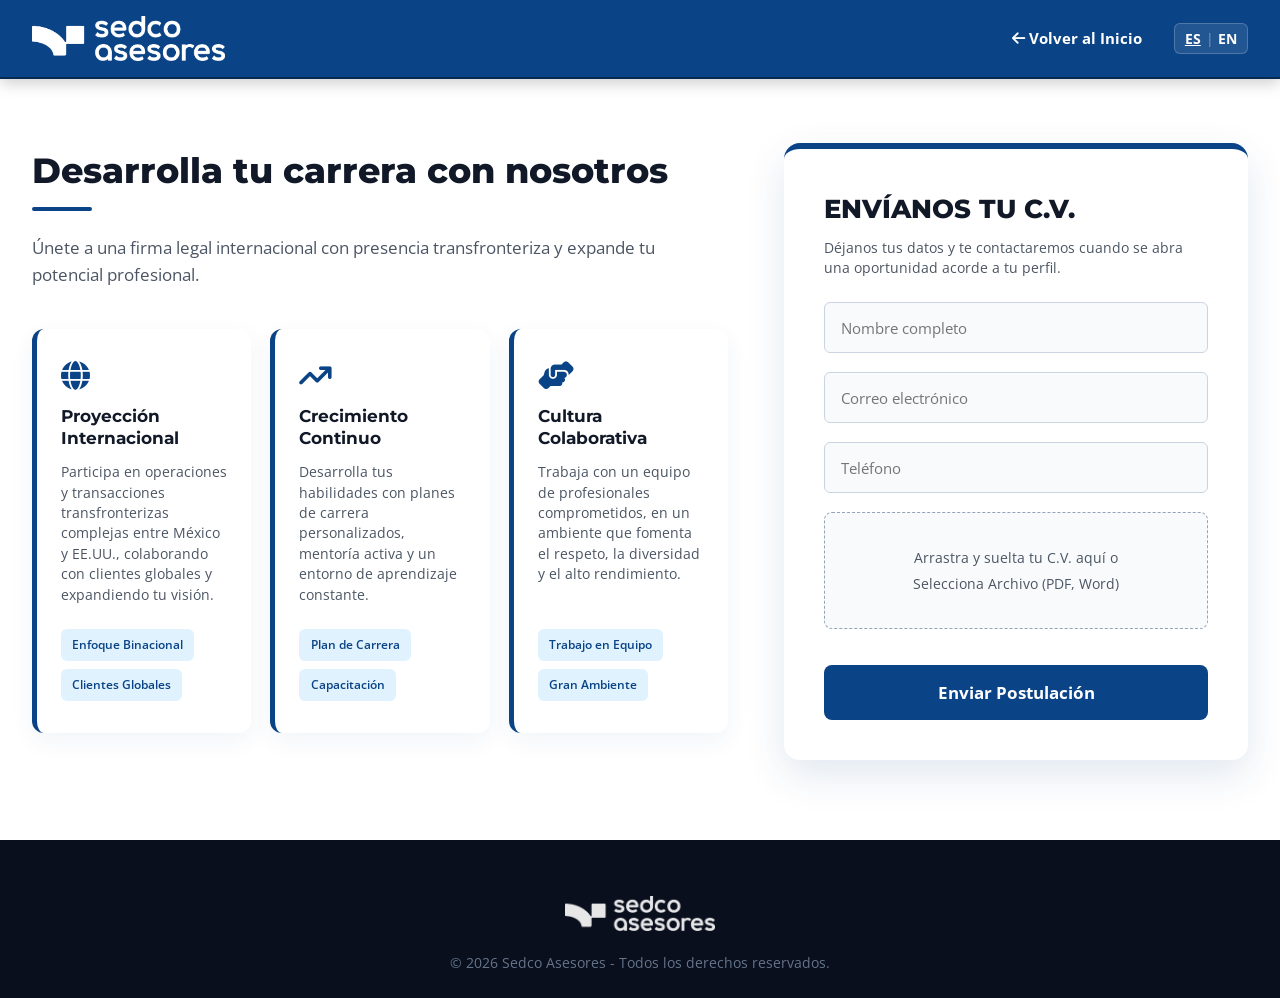
==== bolsa-trabajo.html @ bba81d7a "Codigo Final V7." ====
<!DOCTYPE html>
<html lang="es">
<head>
    <meta charset="UTF-8">
    <meta name="viewport" content="width=device-width, initial-scale=1.0">
    <title>Bolsa de Trabajo | Sedco Asesores</title>
    
    <link rel="icon" type="image/png" href="img/2025_Sedco_Asesores_Isotipo_Azul_Cuadrado.png">
    <link rel="stylesheet" href="https://cdnjs.cloudflare.com/ajax/libs/font-awesome/6.4.0/css/all.min.css">
    <link href="https://fonts.googleapis.com/css2?family=Montserrat:wght@600;700;800&family=Open+Sans:wght@400;600&display=swap" rel="stylesheet">
    
    <link rel="stylesheet" href="styles.css"> 
    <link rel="stylesheet" href="bolsa-trabajo.css"> 
</head>
<body style="background-color: var(--light-bg);"> 

    <!-- Header / Navegación: Versión Oscura -->
    <header class="header-oscuro">
        <nav class="navbar">
            <a href="index.html" class="logo-link">
                <img src="img/2025_Sedco_Asesores_Logo_Blanco.png" alt="Sedco Asesores" class="nav-logo">
            </a>
            <ul class="nav-links" style="display:flex; align-items: center; gap: 2rem;">
                <li><a href="index.html" class="btn-volver">
                    <i class="fa-solid fa-arrow-left"></i> <span data-i18n="nav_back_home">Volver al Inicio</span>
                </a></li>
                <!-- Selector de Idioma -->
                <li>
                    <div class="lang-switch" style="background: rgba(255,255,255,0.1); border-color: rgba(255,255,255,0.2);">
                        <button type="button" id="btn-es" class="lang-btn active" style="color: white;" onclick="changeLanguage('es')">ES</button>
                        <span class="divider" style="color: rgba(255,255,255,0.4);">|</span>
                        <button type="button" id="btn-en" class="lang-btn" style="color: white;" onclick="changeLanguage('en')">EN</button>
                    </div>
                </li>
            </ul>
        </nav>
    </header>

    <!-- Sección Única: Cultura y Formulario -->
    <section class="about" id="postulacion" style="padding: 4rem 0 5rem 0;">
        <div class="careers-layout">
            
            <!-- Columna Izquierda: Beneficios -->
            <div class="benefits-col">
                <h2 class="benefits-title" data-i18n="careers_title">Desarrolla tu carrera con nosotros</h2>
                <div class="title-accent"></div>
                <p class="benefits-subtitle" data-i18n="careers_subtitle">Únete a una firma legal internacional con presencia transfronteriza y expande tu potencial profesional.</p>
                
                <div class="benefits-container">
                    <!-- Tarjeta 1 -->
                    <div class="benefit-card">
                        <i class="fa-solid fa-globe benefit-icon"></i>
                        <h3 data-i18n="ben_card1_title">Proyección Internacional</h3>
                        <p data-i18n="ben_card1_desc">Participa en operaciones y transacciones transfronterizas complejas entre México y EE.UU., colaborando con clientes globales y expandiendo tu visión.</p>
                        <div class="benefit-pills">
                            <span data-i18n="ben_card1_pill1">Enfoque Binacional</span>
                            <span data-i18n="ben_card1_pill2">Clientes Globales</span>
                        </div>
                    </div>
                    
                    <!-- Tarjeta 2 -->
                    <div class="benefit-card">
                        <i class="fa-solid fa-arrow-trend-up benefit-icon"></i>
                        <h3 data-i18n="ben_card2_title">Crecimiento Continuo</h3>
                        <p data-i18n="ben_card2_desc">Desarrolla tus habilidades con planes de carrera personalizados, mentoría activa y un entorno de aprendizaje constante.</p>
                        <div class="benefit-pills">
                            <span data-i18n="ben_card2_pill1">Plan de Carrera</span>
                            <span data-i18n="ben_card2_pill2">Capacitación</span>
                        </div>
                    </div>
                    
                    <!-- Tarjeta 3 -->
                    <div class="benefit-card">
                        <i class="fa-solid fa-handshake-angle benefit-icon"></i>
                        <h3 data-i18n="ben_card3_title">Cultura Colaborativa</h3>
                        <p data-i18n="ben_card3_desc">Trabaja con un equipo de profesionales comprometidos, en un ambiente que fomenta el respeto, la diversidad y el alto rendimiento.</p>
                        <div class="benefit-pills">
                            <span data-i18n="ben_card3_pill1">Trabajo en Equipo</span>
                            <span data-i18n="ben_card3_pill2">Gran Ambiente</span>
                        </div>
                    </div>
                </div>
            </div>

            <!-- Columna Derecha: Formulario de C.V. -->
            <div class="form-col">
                <div class="form-cv-card">
                    <h2 class="form-title" data-i18n="form_cv_title">ENVÍANOS TU C.V.</h2>
                    <p class="form-subtitle" data-i18n="form_cv_subtitle">Déjanos tus datos y te contactaremos cuando se abra una oportunidad acorde a tu perfil.</p>
                    
                    <form class="cv-form" id="cvForm" action="#" method="POST" enctype="multipart/form-data">
                        <div class="form-group">
                            <input type="text" name="Nombre" data-i18n="ph_name" placeholder="Nombre completo" required>
                        </div>
                        <div class="form-group">
                            <input type="email" name="Correo" data-i18n="ph_email" placeholder="Correo electrónico" required>
                        </div>
                        <div class="form-group">
                            <input type="tel" name="Telefono" data-i18n="ph_phone" placeholder="Teléfono" required>
                        </div>
                        
                        <!-- Zona Drag and Drop -->
                        <div class="form-group">
                            <div class="drag-drop-zone" id="drop-zone">
                                <span class="drop-text" id="drop-text" data-i18n="drop_text">Arrastra y suelta tu C.V. aquí o<br>Selecciona Archivo (PDF, Word)</span>
                                <input type="file" id="cvFile" name="cvFile" accept=".pdf,.doc,.docx" required hidden>
                            </div>
                        </div>

                        <button type="submit" class="btn-submit" style="margin-top: 1rem;" data-i18n="btn_submit_cv">Enviar Postulación</button>
                    </form>
                </div>
            </div>

        </div>
    </section>

    <footer class="footer-section" style="padding-top: 2rem;">
        <div class="footer-bottom" style="border-top: none;">
            <img src="img/2025_Sedco_Asesores_Logo_Blanco.png" alt="Sedco Asesores" class="footer-logo">
            <p>&copy; 2026 Sedco Asesores - <span data-i18n="footer_rights">Todos los derechos reservados.</span></p>
        </div>
    </footer>

    <script src="script.js"></script> 
    <script src="drag-drop.js"></script> 
</body>
</html>
---- styles.css ----
/* Variables y Configuración Global */
:root {
    --primary-blue: #0A4386;
    --accent-blue: #0056B3;
    --light-bg: #F5F6F8;
    --card-bg: #FFFFFF;
    --dark: #111827;
    --gray-text: #4B5563;
    --white: #FFFFFF;
}

* {
    margin: 0;
    padding: 0;
    box-sizing: border-box;
    font-family: 'Open Sans', sans-serif;
}

html {
    scroll-behavior: smooth;
}

section {
    scroll-margin-top: 80px;
}

body {
    background-color: var(--white);
    color: var(--dark);
    line-height: 1.6;
}

h1, h2, h3, h4, .font-heading {
    font-family: 'Montserrat', sans-serif;
}

/* Header & Navegación */
header {
    position: sticky;
    top: 0;
    background: rgba(255, 255, 255, 0.98);
    box-shadow: 0 2px 15px rgba(0,0,0,0.06);
    z-index: 1000;
}

.navbar {
    max-width: 1280px;
    margin: 0 auto;
    display: flex;
    justify-content: space-between;
    align-items: center;
    padding: 1rem 2rem;
}

.nav-logo {
    height: 45px;
    width: auto;
    display: block;
}

.footer-logo {
    height: 35px;
    width: auto;
    margin-bottom: 1rem;
    opacity: 0.9;
}

.nav-links {
    display: flex;
    gap: 2rem;
    list-style: none;
    align-items: center;
}

.nav-links a {
    text-decoration: none;
    color: var(--dark);
    font-weight: 600;
    font-size: 0.95rem;
    transition: color 0.3s;
}

.nav-links a:hover {
    color: var(--primary-blue);
}

.lang-switch {
    display: inline-flex;
    align-items: center;
    gap: 0.3rem;
    background: var(--light-bg);
    border: 1px solid #CBD5E1;
    padding: 0.2rem 0.6rem;
    border-radius: 6px;
}

.lang-btn {
    background: transparent;
    border: none;
    font-size: 0.85rem;
    font-weight: 700;
    color: var(--gray-text);
    cursor: pointer;
    transition: color 0.2s ease;
}

.lang-btn.active {
    color: var(--primary-blue);
    text-decoration: underline;
}

.lang-switch .divider {
    color: #94A3B8;
    font-size: 0.85rem;
}

.menu-toggle {
    display: none;
    font-size: 1.5rem;
    cursor: pointer;
    color: var(--dark);
}

/* Hero Section */
.hero-fullscreen {
    background: linear-gradient(135deg, rgba(10, 30, 60, 0.92) 0%, rgba(10, 67, 134, 0.8) 100%), 
                url('https://images.unsplash.com/photo-1486406146926-c627a92ad1ab?auto=format&fit=crop&w=1920&q=80') center/cover no-repeat;
    min-height: 85vh;
    display: flex;
    align-items: center;
    color: var(--white);
    position: relative;
}

.hero-overlay {
    max-width: 1280px;
    margin: 0 auto;
    padding: 4rem 2rem;
    width: 100%;
}

.hero-content {
    max-width: 800px;
}

.location-badges {
    display: flex;
    gap: 0.8rem;
    margin-bottom: 1.5rem;
    flex-wrap: wrap;
}

.location-badges span {
    background: rgba(255, 255, 255, 0.15);
    border: 1px solid rgba(255, 255, 255, 0.3);
    padding: 0.3rem 0.8rem;
    border-radius: 50px;
    font-size: 0.85rem;
    font-weight: 700;
    letter-spacing: 1px;
    backdrop-filter: blur(5px);
}

.hero-content h1 {
    font-size: 3.2rem;
    font-weight: 800;
    line-height: 1.15;
    margin-bottom: 1.2rem;
    color: var(--white);
    text-shadow: 0 4px 20px rgba(0,0,0,0.3);
    min-height: 120px;
}

.hero-content p.subtitle {
    font-size: 1.25rem;
    color: #E0E7FF;
    margin-bottom: 2.5rem;
    line-height: 1.6;
}

.hero-actions {
    display: flex;
    gap: 1rem;
    flex-wrap: wrap;
}

.btn-hero-primary {
    background: var(--white);
    color: var(--primary-blue);
    padding: 0.9rem 2rem;
    border-radius: 8px;
    font-weight: 700;
    text-decoration: none;
    transition: all 0.3s ease;
    box-shadow: 0 4px 15px rgba(0,0,0,0.2);
}

.btn-hero-primary:hover {
    background: #E0E7FF;
    transform: translateY(-2px);
}

.btn-hero-secondary {
    background: transparent;
    border: 2px solid var(--white);
    color: var(--white);
    padding: 0.85rem 2rem;
    border-radius: 8px;
    font-weight: 700;
    text-decoration: none;
    transition: all 0.3s ease;
}

.btn-hero-secondary:hover {
    background: rgba(255, 255, 255, 0.15);
    transform: translateY(-2px);
}

/* Quiénes Somos */
.about {
    padding: 6rem 2rem;
    background-color: var(--white);
}

.about-container {
    max-width: 1280px;
    margin: 0 auto;
    display: grid;
    grid-template-columns: 1.1fr 1fr;
    gap: 4rem;
    align-items: center;
}

.section-tag {
    color: var(--primary-blue);
    font-weight: 800;
    font-size: 0.85rem;
    letter-spacing: 1.5px;
    display: block;
    margin-bottom: 0.5rem;
}

.about-title {
    font-size: 2.6rem;
    color: var(--dark);
    margin-bottom: 1rem;
}

.about-highlight {
    font-size: 1.25rem;
    font-weight: 700;
    color: var(--primary-blue);
    margin-bottom: 1rem;
}

.about-text p {
    color: var(--gray-text);
    line-height: 1.7;
    font-size: 1.05rem;
}

.about-stats-grid {
    display: grid;
    grid-template-columns: repeat(2, 1fr);
    gap: 1.5rem;
}

.stat-card {
    background: var(--light-bg);
    padding: 2rem 1.5rem;
    border-radius: 14px;
    border-left: 4px solid var(--primary-blue);
    box-shadow: 0 4px 15px rgba(0,0,0,0.03);
    transition: transform 0.3s ease;
}

.stat-card:hover {
    transform: translateY(-4px);
}

.stat-icon {
    font-size: 2rem;
    color: var(--primary-blue);
    margin-bottom: 0.8rem;
}

.stat-card h3 {
    font-size: 2.2rem;
    font-weight: 800;
    color: var(--dark);
    margin-bottom: 0.3rem;
}

.stat-card p {
    font-size: 0.9rem;
    font-weight: 600;
    color: var(--gray-text);
}

/* Sección de Servicios */
.services {
    padding: 6rem 0;
    background: radial-gradient(circle at center, #0F4C81 0%, #082952 100%);
    color: var(--white);
    width: 100%;
    overflow: hidden;
}

.services-header {
    text-align: center;
    margin-bottom: 3rem;
    padding: 0 2rem;
}

.services-header h2 {
    font-size: 2.5rem;
    letter-spacing: 2px;
    color: var(--white);
}

.carousel-container-full {
    max-width: 1200px;
    margin: 0 auto;
    position: relative;
    padding: 0 3.5rem;
}

.carousel-track-container {
    overflow: hidden;
    border-radius: 20px;
}

.carousel-track {
    display: flex;
    transition: transform 0.5s ease-in-out;
}

.carousel-slide-card {
    min-width: 100%;
    background: rgba(255, 255, 255, 0.05);
    border: 1px solid rgba(255, 255, 255, 0.15);
    backdrop-filter: blur(12px);
    border-radius: 20px;
    padding: 3rem;
    box-sizing: border-box;
    box-shadow: 0 20px 40px rgba(0,0,0,0.3);
}

.slide-grid {
    display: grid;
    grid-template-columns: 1.2fr 1fr;
    gap: 3rem;
    align-items: center;
}

.card-icon {
    font-size: 2.8rem;
    color: #60A5FA;
    margin-bottom: 1rem;
}

.slide-info h3 {
    font-size: 2.2rem;
    color: var(--white);
    margin-bottom: 1rem;
    font-family: 'Montserrat', sans-serif;
}

.slide-info p {
    font-size: 1.05rem;
    color: #E0E7FF;
    line-height: 1.7;
    margin-bottom: 2rem;
}

.services-pills {
    display: flex;
    flex-wrap: wrap;
    gap: 0.8rem;
}

.pill {
    background: rgba(255, 255, 255, 0.1);
    border: 1px solid rgba(255, 255, 255, 0.2);
    padding: 0.5rem 1rem;
    border-radius: 50px;
    font-size: 0.88rem;
    font-weight: 600;
    color: #93C5FD;
    display: inline-flex;
    align-items: center;
    gap: 0.5rem;
}

.pill i {
    color: #60A5FA;
}

.slide-media {
    overflow: hidden; 
    border-radius: 14px;
    border: 1px solid rgba(255, 255, 255, 0.2);
    box-shadow: 0 10px 25px rgba(0,0,0,0.25);
}

.slide-media img {
    width: 100%;
    height: 320px;
    object-fit: cover;
    transition: transform 0.7s cubic-bezier(0.25, 0.46, 0.45, 0.94);
    display: block;
}

.carousel-slide-card:hover .slide-media img {
    transform: scale(1.08); 
}

.carousel-btn {
    position: absolute;
    top: 50%;
    transform: translateY(-50%);
    background: rgba(255, 255, 255, 0.1);
    color: var(--white);
    border: 1px solid rgba(255, 255, 255, 0.25);
    width: 52px;
    height: 52px;
    border-radius: 50%;
    cursor: pointer;
    z-index: 10;
    display: flex;
    align-items: center;
    justify-content: center;
    font-size: 1.3rem;
    transition: all 0.3s ease;
}

.carousel-btn:hover {
    background: var(--white);
    color: #0F4C81;
    transform: translateY(-50%) scale(1.1);
    box-shadow: 0 0 15px rgba(255,255,255,0.4);
}

.prev-btn { left: -10px; }
.next-btn { right: -10px; }

.carousel-dots-services {
    display: flex;
    justify-content: center;
    gap: 8px;
    margin-top: 2rem;
}

.dot-service {
    width: 10px;
    height: 10px;
    background: rgba(255, 255, 255, 0.3);
    border-radius: 50%;
    cursor: pointer;
    transition: all 0.3s ease;
}

.dot-service.active {
    background: var(--white);
    width: 30px;
    border-radius: 10px;
}

/* =========================================
   OFICINAS / COBERTURA (VERSIÓN COMPACTA)
   ========================================= */
.offices {
    padding: 3rem 2rem;
    background-color: var(--white);
}

.offices-container {
    max-width: 1100px;
    margin: 0 auto;
}

.offices-layout {
    display: grid;
    grid-template-columns: 1fr 1.2fr;
    gap: 2rem;
    align-items: center; 
}

/* Contenedor e Imagen del Mapa */
.offices-map-col {
    display: flex;
    justify-content: center;
    align-items: center;
}

.map-image-container {
    width: 100%;
    background: var(--white);
    border-radius: 16px;
    border: 1px solid #E2E8F0;
    box-shadow: 0 8px 25px rgba(10, 67, 134, 0.06);
    padding: 1rem;
    display: flex;
    justify-content: center;
    align-items: center;
}

.offices-map-img {
    width: 100%;
    height: auto;
    max-height: 320px;
    object-fit: contain;
    display: block;
}

/* Tarjetas en Grid de 2 Columnas */
.offices-cards-col {
    display: grid;
    grid-template-columns: repeat(2, 1fr);
    gap: 0.75rem;
}

.office-card {
    background: var(--light-bg);
    padding: 0.85rem 1rem;
    border-radius: 10px;
    border-left: 4px solid var(--primary-blue);
    box-shadow: 0 2px 10px rgba(0,0,0,0.03);
    transition: transform 0.2s ease, box-shadow 0.2s ease, background-color 0.2s ease;
    cursor: pointer;
}

/* La última tarjeta (Dallas) ocupa 2 columnas para centrarse */
.office-card:last-child {
    grid-column: span 2;
}

.office-card h3 {
    font-size: 1rem;
    color: var(--primary-blue);
    margin-bottom: 0.2rem;
    display: flex;
    align-items: center;
    gap: 0.4rem;
}

.office-card p {
    font-size: 0.8rem;
    color: var(--gray-text);
    line-height: 1.35;
    margin: 0;
}

.office-card:hover {
    transform: translateY(-2px);
    box-shadow: 0 8px 20px rgba(10, 67, 134, 0.08);
    background: #FFFFFF;
}

/* Sección de Contacto */
.contact {
    padding: 5rem 2rem;
    background-color: var(--light-bg);
}

.contact-card-box {
    max-width: 750px;
    margin: 0 auto;
    background: var(--white);
    padding: 2.5rem 3rem;
    border-radius: 16px;
    box-shadow: 0 10px 30px rgba(0,0,0,0.05);
    border-top: 5px solid var(--primary-blue);
}

.toggle-header {
    cursor: pointer;
    display: flex;
    justify-content: space-between;
    align-items: center;
    transition: opacity 0.3s ease;
    user-select: none;
}

.toggle-header:hover {
    opacity: 0.8;
}

.contact-title-group h2 {
    font-size: 2.2rem;
    color: var(--primary-blue);
    margin-bottom: 0.5rem;
}

.contact-title-group p {
    color: var(--gray-text);
}

.toggle-icon-box {
    background: var(--light-bg);
    width: 45px;
    height: 45px;
    border-radius: 50%;
    display: flex;
    align-items: center;
    justify-content: center;
    color: var(--primary-blue);
    font-size: 1.2rem;
    transition: transform 0.4s ease, background 0.3s ease;
}

.toggle-icon-box.rotate {
    transform: rotate(180deg);
    background: var(--primary-blue);
    color: var(--white);
}

.contact-form-wrapper {
    max-height: 0;
    overflow: hidden;
    opacity: 0;
    transition: max-height 0.6s cubic-bezier(0.4, 0, 0.2, 1), opacity 0.5s ease, margin-top 0.4s ease;
}

.contact-form-wrapper.open {
    max-height: 700px;
    opacity: 1;
    margin-top: 2.5rem;
}

.contact-form .form-group {
    margin-bottom: 1.4rem;
}

.contact-form label {
    display: block;
    margin-bottom: 0.4rem;
    font-size: 0.95rem;
    font-weight: 600;
    color: var(--dark);
}

.contact-form input, .contact-form textarea {
    width: 100%;
    padding: 0.9rem 1rem;
    background: #F8FAFC;
    border: 1.5px solid #E2E8F0;
    border-radius: 8px;
    color: var(--dark);
    font-size: 0.95rem;
    outline: none;
    transition: all 0.2s ease;
}

.contact-form input:focus, .contact-form textarea:focus {
    border-color: var(--primary-blue);
    background: var(--white);
    box-shadow: 0 0 0 4px rgba(10, 67, 134, 0.08);
}

.btn-submit {
    width: 100%;
    padding: 1rem;
    background: var(--primary-blue);
    color: var(--white);
    border: none;
    border-radius: 8px;
    font-size: 1.05rem;
    font-weight: 700;
    cursor: pointer;
    transition: background 0.3s;
}

.btn-submit:hover {
    background: var(--accent-blue);
}

/* Footer */
.footer-section {
    background-color: #0A0F1D;
    color: var(--white);
    padding: 3.5rem 2rem 1.5rem 2rem;
}

.footer-container {
    max-width: 1000px;
    margin: 0 auto;
    display: grid;
    grid-template-columns: 1fr 1fr;
    gap: 4rem;
    align-items: start;
    margin-bottom: 2.5rem;
}

.footer-col h4 {
    font-family: 'Montserrat', sans-serif;
    font-size: 1.1rem;
    font-weight: 700;
    color: var(--white);
    margin-bottom: 1.2rem;
    position: relative;
}

.footer-col h4::after {
    content: '';
    position: absolute;
    bottom: -6px;
    left: 0;
    width: 35px;
    height: 3px;
    background: var(--primary-blue);
    border-radius: 2px;
}

.newsletter-col p {
    color: #94A3B8;
    font-size: 0.9rem;
    margin-bottom: 1rem;
}

.newsletter-form {
    display: flex;
    gap: 0.6rem;
}

.newsletter-form input {
    flex: 1;
    padding: 0.8rem 1rem;
    background: #1E293B;
    border: 1px solid #334155;
    border-radius: 6px;
    color: var(--white);
    outline: none;
    font-size: 0.9rem;
}

.newsletter-form button {
    padding: 0.8rem 1.2rem;
    background: var(--primary-blue);
    color: var(--white);
    border: none;
    border-radius: 6px;
    font-weight: 700;
    cursor: pointer;
    transition: background 0.3s;
}

.newsletter-form button:hover {
    background: var(--accent-blue);
}

.social-links-grid {
    display: flex;
    flex-direction: column;
    gap: 0.8rem;
}

.social-btn {
    display: inline-flex;
    align-items: center;
    gap: 0.8rem;
    color: #CBD5E1;
    text-decoration: none;
    font-size: 0.9rem;
    font-weight: 600;
    padding: 0.6rem 0.9rem;
    border-radius: 8px;
    background: rgba(255, 255, 255, 0.05);
    border: 1px solid rgba(255, 255, 255, 0.08);
    transition: all 0.3s ease;
}

.social-btn i {
    font-size: 1.1rem;
}

.social-btn:hover {
    transform: translateY(-2px);
    color: var(--white);
}

.social-btn.instagram:hover {
    background: linear-gradient(45deg, #f09433, #e6683c, #dc2743, #cc2366, #bc1888);
    border-color: transparent;
}

.social-btn.facebook:hover {
    background: #1877F2;
    border-color: transparent;
}

.social-btn.tiktok:hover {
    background: #000000;
    border-color: #25F4EE;
    color: #25F4EE;
}

.social-btn.linkedin:hover {
    background: #0077B5;
    border-color: transparent;
}

.footer-bottom {
    text-align: center;
    border-top: 1px solid #1E293B;
    padding-top: 1.5rem;
    color: #64748B;
    font-size: 0.85rem;
}

.type-cursor {
    font-weight: 400;
    color: var(--white);
    animation: blink 0.8s infinite;
    margin-left: 4px;
}

@keyframes blink {
    0%, 100% { opacity: 1; }
    50% { opacity: 0; }
}

/* =========================================
   ANIMACIONES DE SCROLL Y REVEAL
   ========================================= */
.fade-in-up {
    opacity: 0;
    transform: translateY(40px);
    transition: opacity 0.8s ease-out, transform 0.8s ease-out;
    will-change: opacity, transform;
}

.fade-in-left {
    opacity: 0;
    transform: translateX(-50px);
    transition: opacity 0.8s ease-out, transform 0.8s ease-out;
    will-change: opacity, transform;
}

.fade-in-right {
    opacity: 0;
    transform: translateX(50px);
    transition: opacity 0.8s ease-out, transform 0.8s ease-out;
    will-change: opacity, transform;
}

.fade-in-up.visible, 
.fade-in-left.visible, 
.fade-in-right.visible {
    opacity: 1;
    transform: translate(0, 0);
}

/* RESPONSIVE DESIGN */
@media (max-width: 900px) {
    .nav-logo {
        height: 35px;
    }
    .hero-content h1 {
        font-size: 2.3rem;
        min-height: 100px;
    }
    .about-container {
        grid-template-columns: 1fr;
        gap: 2.5rem;
    }
    .menu-toggle {
        display: block;
    }
    .nav-links {
        display: none;
        flex-direction: column;
        position: absolute;
        top: 100%;
        left: 0;
        right: 0;
        background: white;
        padding: 1.5rem;
        box-shadow: 0 10px 20px rgba(0,0,0,0.1);
    }
    .nav-links.active {
        display: flex;
    }
    .slide-grid {
        grid-template-columns: 1fr;
        gap: 2rem;
    }
    .slide-media img {
        height: 220px;
    }
    .carousel-container-full {
        padding: 0 1rem;
    }
    .carousel-btn {
        display: none;
    }
    
    .offices-layout {
        grid-template-columns: 1fr;
        gap: 2rem;
    }

    .offices-cards-col {
        grid-template-columns: 1fr;
    }

    .office-card:last-child {
        grid-column: span 1;
    }
    
    .footer-container {
        grid-template-columns: 1fr;
        gap: 2.5rem;
    }
    .newsletter-form {
        flex-direction: column;
    }
    
    .fade-in-left, .fade-in-right {
        transform: translateY(30px);
    }
}
---- bolsa-trabajo.css ----
/* ====================================================
   Header Oscuro Específico para Bolsa de Trabajo
==================================================== */
.header-oscuro {
    background-color: var(--primary-blue) !important;
    box-shadow: 0 4px 15px rgba(0, 0, 0, 0.2) !important;
    border-bottom: 2px solid #082952;
}

.header-oscuro .btn-volver {
    color: var(--white) !important;
    font-weight: 700;
    transition: opacity 0.3s ease;
}

.header-oscuro .btn-volver:hover {
    opacity: 0.8;
}

/* ====================================================
   Layout Principal de Bolsa de Trabajo
==================================================== */
body {
    background-color: #F0F4F9 !important; 
}

.careers-layout {
    max-width: 1280px;
    margin: 0 auto;
    display: grid;
    grid-template-columns: 1.5fr 1fr;
    gap: 3.5rem;
    align-items: start;
    padding: 0 2rem;
}

/* ====================================================
   Columna Izquierda: Tarjetas de Beneficios
==================================================== */
.benefits-title {
    font-size: 2.2rem;
    color: var(--dark);
    margin-bottom: 0.5rem;
    font-weight: 800;
    font-family: 'Montserrat', sans-serif;
}

.title-accent {
    width: 60px;
    height: 4px;
    background-color: var(--primary-blue);
    border-radius: 2px;
    margin-bottom: 1.5rem;
}

.benefits-subtitle {
    color: var(--gray-text);
    margin-bottom: 2.5rem;
    font-size: 1.05rem;
    line-height: 1.6;
}

.benefits-container {
    display: flex;
    gap: 1.2rem;
}

.benefit-card {
    background: #FFFFFF;
    border-radius: 12px;
    padding: 2rem 1.5rem;
    border: none;
    border-left: 5px solid var(--primary-blue);
    flex: 1;
    box-shadow: 0 8px 25px rgba(10, 67, 134, 0.06); 
    display: flex;
    flex-direction: column;
    transition: transform 0.3s ease, box-shadow 0.3s ease;
}

.benefit-card:hover {
    transform: translateY(-5px);
    box-shadow: 0 12px 30px rgba(10, 67, 134, 0.12);
}

.benefit-icon {
    font-size: 1.8rem;
    color: var(--primary-blue); 
    margin-bottom: 1rem;
}

.benefit-card h3 {
    font-size: 1.05rem;
    color: var(--dark);
    margin-bottom: 0.8rem;
    font-weight: 700;
    font-family: 'Montserrat', sans-serif;
    line-height: 1.3;
}

.benefit-card p {
    font-size: 0.85rem;
    color: var(--gray-text);
    line-height: 1.5;
    margin-bottom: 1.5rem;
    flex-grow: 1;
}

.benefit-pills {
    display: flex;
    gap: 0.5rem;
    flex-wrap: wrap;
}

.benefit-pills span {
    background: #E0F2FE; 
    color: var(--primary-blue);
    font-size: 0.75rem;
    font-weight: 600;
    padding: 0.4rem 0.7rem;
    border-radius: 6px;
}

/* ====================================================
   Columna Derecha: Formulario de CV
==================================================== */
.form-cv-card {
    background: #FFFFFF;
    padding: 2.5rem;
    border-radius: 16px;
    box-shadow: 0 15px 40px rgba(10, 67, 134, 0.12);
    border-top: 6px solid var(--primary-blue); 
}

.form-title {
    font-size: 1.6rem;
    color: var(--dark);
    font-weight: 800;
    margin-bottom: 0.5rem;
    font-family: 'Montserrat', sans-serif;
}

.form-subtitle {
    font-size: 0.9rem;
    color: var(--gray-text);
    margin-bottom: 1.5rem;
    line-height: 1.4;
}

.cv-form .form-group {
    margin-bottom: 1.2rem;
}

.cv-form input[type="text"],
.cv-form input[type="email"],
.cv-form input[type="tel"] {
    width: 100%;
    background: #F8FAFC; 
    border: 1px solid #CBD5E1;
    padding: 0.9rem 1rem;
    border-radius: 6px;
    font-size: 0.95rem;
    color: var(--dark);
    outline: none;
    transition: all 0.3s ease;
}

.cv-form input[type="text"]:focus,
.cv-form input[type="email"]:focus,
.cv-form input[type="tel"]:focus {
    border-color: var(--primary-blue);
    background: #FFFFFF;
    box-shadow: 0 0 0 3px rgba(10, 67, 134, 0.1);
}

.drag-drop-zone {
    border: 1.5px dashed #94A3B8;
    border-radius: 8px;
    padding: 2rem 1rem;
    text-align: center;
    background: #F8FAFC;
    cursor: pointer;
    transition: all 0.3s ease;
}

.drag-drop-zone:hover, .drag-drop-zone.dragover {
    border-color: var(--primary-blue);
    background-color: #EFF6FF;
}

.drop-text {
    font-size: 0.9rem;
    color: var(--gray-text);
    line-height: 1.5;
}

@media (max-width: 1024px) {
    .careers-layout {
        grid-template-columns: 1fr;
        gap: 3rem;
    }
    .benefits-container {
        flex-direction: column;
    }
}
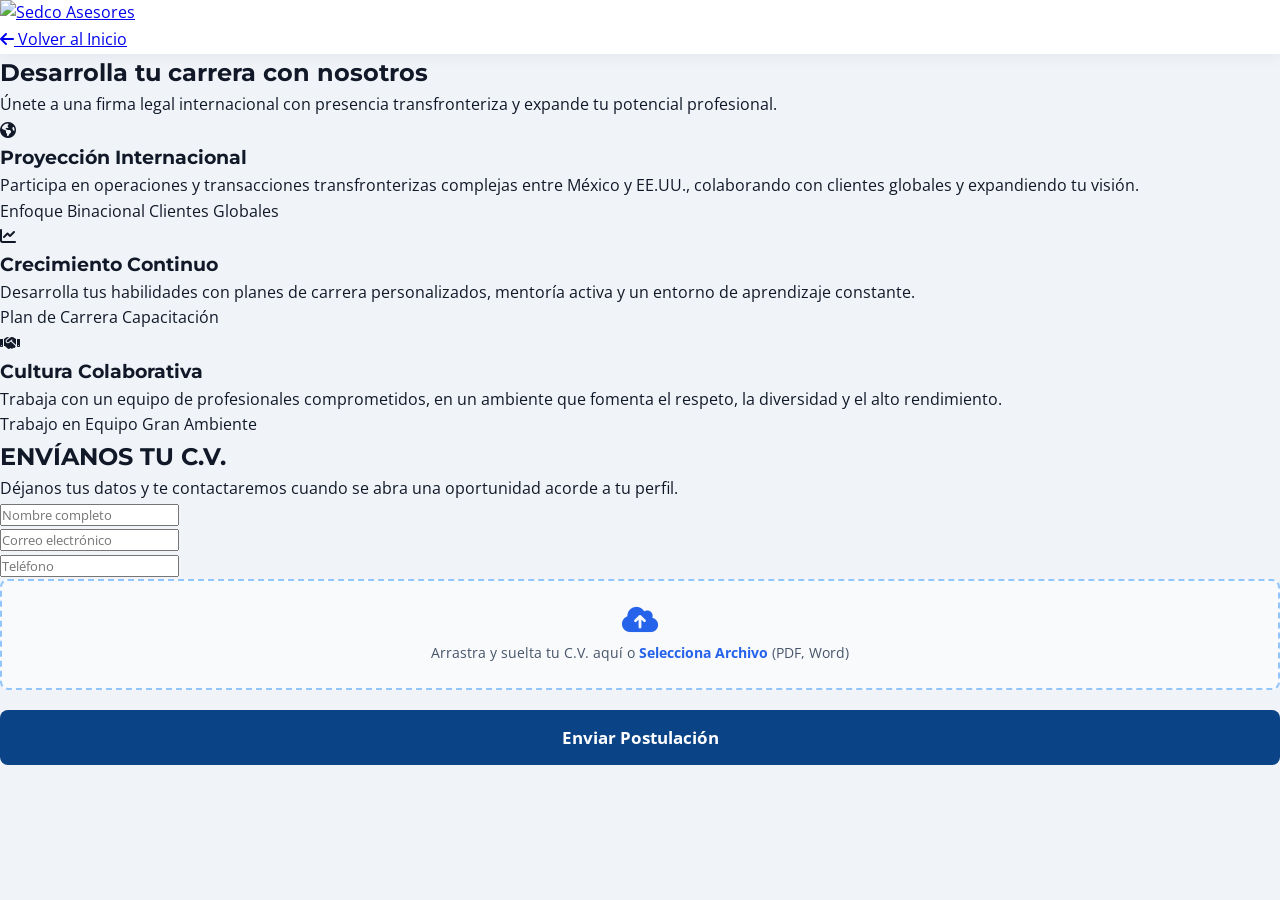
==== commit 95f270a2: "Reparar dropzone de CV, traduccion ES-EN y conectar con Render" ====
--- a/bolsa-trabajo.html
+++ b/bolsa-trabajo.html
@@ -8,121 +8,394 @@
     <link rel="icon" type="image/png" href="img/2025_Sedco_Asesores_Isotipo_Azul_Cuadrado.png">
     <link rel="stylesheet" href="https://cdnjs.cloudflare.com/ajax/libs/font-awesome/6.4.0/css/all.min.css">
     <link href="https://fonts.googleapis.com/css2?family=Montserrat:wght@600;700;800&family=Open+Sans:wght@400;600&display=swap" rel="stylesheet">
-    
-    <link rel="stylesheet" href="styles.css"> 
-    <link rel="stylesheet" href="bolsa-trabajo.css"> 
+    <link rel="stylesheet" href="css/styles.css">
+    <link rel="stylesheet" href="css/bolsa-trabajo.css">
+
+    <style>
+        /* Estilos complementarios para funcionalidad de dropzone y alertas */
+        .drop-zone {
+            border: 2px dashed #93c5fd;
+            border-radius: 8px;
+            padding: 1.5rem 1rem;
+            text-align: center;
+            cursor: pointer;
+            background-color: #f8fafc;
+            transition: all 0.2s ease-in-out;
+            margin-bottom: 1.25rem;
+            position: relative;
+        }
+        .drop-zone:hover, .drop-zone.drag-active {
+            border-color: #2563eb;
+            background-color: #eff6ff;
+        }
+        .drop-zone-text {
+            color: #475569;
+            font-size: 0.9rem;
+            pointer-events: none;
+        }
+        .file-loaded-info {
+            display: none;
+            color: #166534;
+            font-weight: 600;
+            font-size: 0.85rem;
+            align-items: center;
+            justify-content: center;
+            gap: 8px;
+            margin-top: 0.5rem;
+        }
+        .status-msg {
+            display: none;
+            padding: 0.75rem;
+            border-radius: 6px;
+            font-size: 0.85rem;
+            margin-bottom: 1rem;
+            text-align: center;
+        }
+        .status-msg.success { background-color: #dcfce7; color: #166534; border: 1px solid #bbf7d0; }
+        .status-msg.error { background-color: #fee2e2; color: #991b1b; border: 1px solid #fecaca; }
+        
+        .btn-lang {
+            background: transparent;
+            border: 1px solid rgba(255, 255, 255, 0.4);
+            color: #ffffff;
+            padding: 4px 10px;
+            border-radius: 4px;
+            font-size: 0.8rem;
+            font-weight: 700;
+            cursor: pointer;
+            transition: all 0.2s ease;
+        }
+        .btn-lang:hover {
+            background-color: rgba(255, 255, 255, 0.15);
+            border-color: #ffffff;
+        }
+    </style>
 </head>
-<body style="background-color: var(--light-bg);"> 
-
-    <!-- Header / Navegación: Versión Oscura -->
-    <header class="header-oscuro">
-        <nav class="navbar">
-            <a href="index.html" class="logo-link">
-                <img src="img/2025_Sedco_Asesores_Logo_Blanco.png" alt="Sedco Asesores" class="nav-logo">
+<body>
+
+    <!-- NAVBAR -->
+    <header class="navbar-bolsa">
+        <a href="index.html" class="logo-link">
+            <img src="img/2025_Sedco_Asesores_Logo_Azul_Horizontal.png" alt="Sedco Asesores" class="logo-img" style="height: 38px;">
+        </a>
+        <div style="display: flex; align-items: center; gap: 15px;">
+            <a href="index.html" class="link-volver" id="txtVolver">
+                <i class="fa-solid fa-arrow-left"></i> Volver al Inicio
             </a>
-            <ul class="nav-links" style="display:flex; align-items: center; gap: 2rem;">
-                <li><a href="index.html" class="btn-volver">
-                    <i class="fa-solid fa-arrow-left"></i> <span data-i18n="nav_back_home">Volver al Inicio</span>
-                </a></li>
-                <!-- Selector de Idioma -->
-                <li>
-                    <div class="lang-switch" style="background: rgba(255,255,255,0.1); border-color: rgba(255,255,255,0.2);">
-                        <button type="button" id="btn-es" class="lang-btn active" style="color: white;" onclick="changeLanguage('es')">ES</button>
-                        <span class="divider" style="color: rgba(255,255,255,0.4);">|</span>
-                        <button type="button" id="btn-en" class="lang-btn" style="color: white;" onclick="changeLanguage('en')">EN</button>
-                    </div>
-                </li>
-            </ul>
-        </nav>
+            <button class="btn-lang" id="btnToggleIdioma">ES | EN</button>
+        </div>
     </header>
 
-    <!-- Sección Única: Cultura y Formulario -->
-    <section class="about" id="postulacion" style="padding: 4rem 0 5rem 0;">
-        <div class="careers-layout">
-            
-            <!-- Columna Izquierda: Beneficios -->
-            <div class="benefits-col">
-                <h2 class="benefits-title" data-i18n="careers_title">Desarrolla tu carrera con nosotros</h2>
-                <div class="title-accent"></div>
-                <p class="benefits-subtitle" data-i18n="careers_subtitle">Únete a una firma legal internacional con presencia transfronteriza y expande tu potencial profesional.</p>
-                
-                <div class="benefits-container">
-                    <!-- Tarjeta 1 -->
-                    <div class="benefit-card">
-                        <i class="fa-solid fa-globe benefit-icon"></i>
-                        <h3 data-i18n="ben_card1_title">Proyección Internacional</h3>
-                        <p data-i18n="ben_card1_desc">Participa en operaciones y transacciones transfronterizas complejas entre México y EE.UU., colaborando con clientes globales y expandiendo tu visión.</p>
-                        <div class="benefit-pills">
-                            <span data-i18n="ben_card1_pill1">Enfoque Binacional</span>
-                            <span data-i18n="ben_card1_pill2">Clientes Globales</span>
-                        </div>
-                    </div>
-                    
-                    <!-- Tarjeta 2 -->
-                    <div class="benefit-card">
-                        <i class="fa-solid fa-arrow-trend-up benefit-icon"></i>
-                        <h3 data-i18n="ben_card2_title">Crecimiento Continuo</h3>
-                        <p data-i18n="ben_card2_desc">Desarrolla tus habilidades con planes de carrera personalizados, mentoría activa y un entorno de aprendizaje constante.</p>
-                        <div class="benefit-pills">
-                            <span data-i18n="ben_card2_pill1">Plan de Carrera</span>
-                            <span data-i18n="ben_card2_pill2">Capacitación</span>
-                        </div>
-                    </div>
-                    
-                    <!-- Tarjeta 3 -->
-                    <div class="benefit-card">
-                        <i class="fa-solid fa-handshake-angle benefit-icon"></i>
-                        <h3 data-i18n="ben_card3_title">Cultura Colaborativa</h3>
-                        <p data-i18n="ben_card3_desc">Trabaja con un equipo de profesionales comprometidos, en un ambiente que fomenta el respeto, la diversidad y el alto rendimiento.</p>
-                        <div class="benefit-pills">
-                            <span data-i18n="ben_card3_pill1">Trabajo en Equipo</span>
-                            <span data-i18n="ben_card3_pill2">Gran Ambiente</span>
-                        </div>
+    <main class="bolsa-container">
+        <!-- SECCIÓN IZQUIERDA: INFORMACIÓN Y PILARES -->
+        <section class="info-section">
+            <h1 id="txtTituloPrincipal">Desarrolla tu carrera con nosotros</h1>
+            <p class="subtitulo" id="txtSubtituloPrincipal">
+                Únete a una firma legal internacional con presencia transfronteriza y expande tu potencial profesional.
+            </p>
+
+            <div class="cards-grid">
+                <!-- Tarjeta 1 -->
+                <div class="card-pilar">
+                    <div class="icon-wrap"><i class="fa-solid fa-earth-americas"></i></div>
+                    <h3 id="txtCard1Titulo">Proyección Internacional</h3>
+                    <p id="txtCard1Desc">
+                        Participa en operaciones y transacciones transfronterizas complejas entre México y EE.UU., colaborando con clientes globales y expandiendo tu visión.
+                    </p>
+                    <div class="badges">
+                        <span id="badge1_1">Enfoque Binacional</span>
+                        <span id="badge1_2">Clientes Globales</span>
+                    </div>
+                </div>
+
+                <!-- Tarjeta 2 -->
+                <div class="card-pilar">
+                    <div class="icon-wrap"><i class="fa-solid fa-chart-line"></i></div>
+                    <h3 id="txtCard2Titulo">Crecimiento Continuo</h3>
+                    <p id="txtCard2Desc">
+                        Desarrolla tus habilidades con planes de carrera personalizados, mentoría activa y un entorno de aprendizaje constante.
+                    </p>
+                    <div class="badges">
+                        <span id="badge2_1">Plan de Carrera</span>
+                        <span id="badge2_2">Capacitación</span>
+                    </div>
+                </div>
+
+                <!-- Tarjeta 3 -->
+                <div class="card-pilar">
+                    <div class="icon-wrap"><i class="fa-solid fa-handshake"></i></div>
+                    <h3 id="txtCard3Titulo">Cultura Colaborativa</h3>
+                    <p id="txtCard3Desc">
+                        Trabaja con un equipo de profesionales comprometidos, en un ambiente que fomenta el respeto, la diversidad y el alto rendimiento.
+                    </p>
+                    <div class="badges">
+                        <span id="badge3_1">Trabajo en Equipo</span>
+                        <span id="badge3_2">Gran Ambiente</span>
                     </div>
                 </div>
             </div>
-
-            <!-- Columna Derecha: Formulario de C.V. -->
-            <div class="form-col">
-                <div class="form-cv-card">
-                    <h2 class="form-title" data-i18n="form_cv_title">ENVÍANOS TU C.V.</h2>
-                    <p class="form-subtitle" data-i18n="form_cv_subtitle">Déjanos tus datos y te contactaremos cuando se abra una oportunidad acorde a tu perfil.</p>
-                    
-                    <form class="cv-form" id="cvForm" action="#" method="POST" enctype="multipart/form-data">
-                        <div class="form-group">
-                            <input type="text" name="Nombre" data-i18n="ph_name" placeholder="Nombre completo" required>
+        </section>
+
+        <!-- SECCIÓN DERECHA: FORMULARIO -->
+        <section class="form-section">
+            <div class="form-card">
+                <h2 id="txtFormTitulo">ENVÍANOS TU C.V.</h2>
+                <p class="form-desc" id="txtFormDesc">
+                    Déjanos tus datos y te contactaremos cuando se abra una oportunidad acorde a tu perfil.
+                </p>
+
+                <div id="alertaForm" class="status-msg"></div>
+
+                <form id="formPostulacion">
+                    <div class="form-group">
+                        <input type="text" id="inputNombre" placeholder="Nombre completo" required>
+                    </div>
+
+                    <div class="form-group">
+                        <input type="email" id="inputCorreo" placeholder="Correo electrónico" required>
+                    </div>
+
+                    <div class="form-group">
+                        <input type="tel" id="inputTelefono" placeholder="Teléfono" required>
+                    </div>
+
+                    <!-- DROPZONE PARA C.V. -->
+                    <div class="drop-zone" id="dropZoneCandidato">
+                        <input type="file" id="cvFileInput" name="cvFile" accept=".pdf,.doc,.docx" style="display: none;" required>
+                        <i class="fa-solid fa-cloud-arrow-up" style="font-size: 1.8rem; color: #2563eb; margin-bottom: 0.5rem;"></i>
+                        <p class="drop-zone-text" id="txtDropZone">
+                            Arrastra y suelta tu C.V. aquí o <strong style="color: #2563eb;">Selecciona Archivo</strong> (PDF, Word)
+                        </p>
+                        <div class="file-loaded-info" id="fileLoadedInfo">
+                            <i class="fa-solid fa-circle-check"></i>
+                            <span id="nombreArchivoCargado"></span>
                         </div>
-                        <div class="form-group">
-                            <input type="email" name="Correo" data-i18n="ph_email" placeholder="Correo electrónico" required>
-                        </div>
-                        <div class="form-group">
-                            <input type="tel" name="Telefono" data-i18n="ph_phone" placeholder="Teléfono" required>
-                        </div>
-                        
-                        <!-- Zona Drag and Drop -->
-                        <div class="form-group">
-                            <div class="drag-drop-zone" id="drop-zone">
-                                <span class="drop-text" id="drop-text" data-i18n="drop_text">Arrastra y suelta tu C.V. aquí o<br>Selecciona Archivo (PDF, Word)</span>
-                                <input type="file" id="cvFile" name="cvFile" accept=".pdf,.doc,.docx" required hidden>
-                            </div>
-                        </div>
-
-                        <button type="submit" class="btn-submit" style="margin-top: 1rem;" data-i18n="btn_submit_cv">Enviar Postulación</button>
-                    </form>
-                </div>
+                    </div>
+
+                    <button type="submit" class="btn-submit" id="btnEnviarPostulacion">
+                        <span id="txtBtnEnviar">Enviar Postulación</span>
+                    </button>
+                </form>
             </div>
-
-        </div>
-    </section>
-
-    <footer class="footer-section" style="padding-top: 2rem;">
-        <div class="footer-bottom" style="border-top: none;">
-            <img src="img/2025_Sedco_Asesores_Logo_Blanco.png" alt="Sedco Asesores" class="footer-logo">
-            <p>&copy; 2026 Sedco Asesores - <span data-i18n="footer_rights">Todos los derechos reservados.</span></p>
-        </div>
-    </footer>
-
-    <script src="script.js"></script> 
-    <script src="drag-drop.js"></script> 
+        </section>
+    </main>
+
+    <script>
+        // --- 1. CONFIGURACIÓN DEL BACKEND ---
+        const API_URL = (window.location.hostname === 'localhost' || window.location.hostname === '127.0.0.1')
+            ? 'http://localhost:3000/api'
+            : 'https://sedco-backend.onrender.com/api';
+
+        // --- 2. SISTEMA DE TRADUCCIÓN BILINGÜE ---
+        const traducciones = {
+            es: {
+                volver: '<i class="fa-solid fa-arrow-left"></i> Volver al Inicio',
+                titulo: 'Desarrolla tu carrera con nosotros',
+                subtitulo: 'Únete a una firma legal internacional con presencia transfronteriza y expande tu potencial profesional.',
+                c1Tit: 'Proyección Internacional',
+                c1Desc: 'Participa en operaciones y transacciones transfronterizas complejas entre México y EE.UU., colaborando con clientes globales y expandiendo tu visión.',
+                b1_1: 'Enfoque Binacional',
+                b1_2: 'Clientes Globales',
+                c2Tit: 'Crecimiento Continuo',
+                c2Desc: 'Desarrolla tus habilidades con planes de carrera personalizados, mentoría activa y un entorno de aprendizaje constante.',
+                b2_1: 'Plan de Carrera',
+                b2_2: 'Capacitación',
+                c3Tit: 'Cultura Colaborativa',
+                c3Desc: 'Trabaja con un equipo de profesionales comprometidos, en un ambiente que fomenta el respeto, la diversidad y el alto rendimiento.',
+                b3_1: 'Trabajo en Equipo',
+                b3_2: 'Gran Ambiente',
+                formTit: 'ENVÍANOS TU C.V.',
+                formDesc: 'Déjanos tus datos y te contactaremos cuando se abra una oportunidad acorde a tu perfil.',
+                phNombre: 'Nombre completo',
+                phCorreo: 'Correo electrónico',
+                phTel: 'Teléfono',
+                dropTxt: 'Arrastra y suelta tu C.V. aquí o <strong style="color: #2563eb;">Selecciona Archivo</strong> (PDF, Word)',
+                btnEnviar: 'Enviar Postulación',
+                enviando: 'Enviando postulación...'
+            },
+            en: {
+                volver: '<i class="fa-solid fa-arrow-left"></i> Back to Home',
+                titulo: 'Build your career with us',
+                subtitulo: 'Join an international law firm with cross-border presence and expand your professional potential.',
+                c1Tit: 'International Reach',
+                c1Desc: 'Participate in complex cross-border transactions between Mexico and the U.S., collaborating with global clients.',
+                b1_1: 'Binational Focus',
+                b1_2: 'Global Clients',
+                c2Tit: 'Continuous Growth',
+                c2Desc: 'Develop your skills with personalized career paths, active mentorship, and a continuous learning environment.',
+                b2_1: 'Career Path',
+                b2_2: 'Training',
+                c3Tit: 'Collaborative Culture',
+                c3Desc: 'Work with a dedicated team in an environment fostering mutual respect, diversity, and high performance.',
+                b3_1: 'Teamwork',
+                b3_2: 'Great Culture',
+                formTit: 'SEND US YOUR RESUME',
+                formDesc: 'Leave us your information and we will contact you when an opportunity matches your profile.',
+                phNombre: 'Full Name',
+                phCorreo: 'Email Address',
+                phTel: 'Phone Number',
+                dropTxt: 'Drag and drop your CV here or <strong style="color: #2563eb;">Browse File</strong> (PDF, Word)',
+                btnEnviar: 'Submit Application',
+                enviando: 'Submitting application...'
+            }
+        };
+
+        let idiomaActual = localStorage.getItem('sedco_lang') || 'es';
+
+        function aplicarIdioma(lang) {
+            idiomaActual = lang;
+            localStorage.setItem('sedco_lang', lang);
+            const t = traducciones[lang];
+
+            document.getElementById('txtVolver').innerHTML = t.volver;
+            document.getElementById('txtTituloPrincipal').innerText = t.titulo;
+            document.getElementById('txtSubtituloPrincipal').innerText = t.subtitulo;
+
+            document.getElementById('txtCard1Titulo').innerText = t.c1Tit;
+            document.getElementById('txtCard1Desc').innerText = t.c1Desc;
+            document.getElementById('badge1_1').innerText = t.b1_1;
+            document.getElementById('badge1_2').innerText = t.b1_2;
+
+            document.getElementById('txtCard2Titulo').innerText = t.c2Tit;
+            document.getElementById('txtCard2Desc').innerText = t.c2Desc;
+            document.getElementById('badge2_1').innerText = t.b2_1;
+            document.getElementById('badge2_2').innerText = t.b2_2;
+
+            document.getElementById('txtCard3Titulo').innerText = t.c3Tit;
+            document.getElementById('txtCard3Desc').innerText = t.c3Desc;
+            document.getElementById('badge3_1').innerText = t.b3_1;
+            document.getElementById('badge3_2').innerText = t.b3_2;
+
+            document.getElementById('txtFormTitulo').innerText = t.formTit;
+            document.getElementById('txtFormDesc').innerText = t.formDesc;
+
+            document.getElementById('inputNombre').placeholder = t.phNombre;
+            document.getElementById('inputCorreo').placeholder = t.phCorreo;
+            document.getElementById('inputTelefono').placeholder = t.phTel;
+
+            const fileInput = document.getElementById('cvFileInput');
+            if (!fileInput.files || fileInput.files.length === 0) {
+                document.getElementById('txtDropZone').innerHTML = t.dropTxt;
+            }
+            document.getElementById('txtBtnEnviar').innerText = t.btnEnviar;
+        }
+
+        document.getElementById('btnToggleIdioma').addEventListener('click', () => {
+            aplicarIdioma(idiomaActual === 'es' ? 'en' : 'es');
+        });
+
+        // Aplicar idioma guardado al cargar
+        aplicarIdioma(idiomaActual);
+
+        // --- 3. FUNCIONALIDAD DEL DROPZONE Y CARGA DE ARCHIVOS ---
+        const dropZone = document.getElementById('dropZoneCandidato');
+        const fileInput = document.getElementById('cvFileInput');
+        const fileLoadedInfo = document.getElementById('fileLoadedInfo');
+        const nombreArchivoCargado = document.getElementById('nombreArchivoCargado');
+
+        // Clic en la caja abre el selector nativo
+        dropZone.addEventListener('click', () => fileInput.click());
+
+        // Eventos de arrastre
+        ['dragenter', 'dragover'].forEach(eventName => {
+            dropZone.addEventListener(eventName, (e) => {
+                e.preventDefault();
+                e.stopPropagation();
+                dropZone.classList.add('drag-active');
+            }, false);
+        });
+
+        ['dragleave', 'drop'].forEach(eventName => {
+            dropZone.addEventListener(eventName, (e) => {
+                e.preventDefault();
+                e.stopPropagation();
+                dropZone.classList.remove('drag-active');
+            }, false);
+        });
+
+        // Al soltar el archivo
+        dropZone.addEventListener('drop', (e) => {
+            const dt = e.dataTransfer;
+            const files = dt.files;
+            if (files.length > 0) {
+                fileInput.files = files;
+                mostrarArchivoSeleccionado(files[0].name);
+            }
+        });
+
+        // Al seleccionar mediante la ventana emergente
+        fileInput.addEventListener('change', () => {
+            if (fileInput.files.length > 0) {
+                mostrarArchivoSeleccionado(fileInput.files[0].name);
+            }
+        });
+
+        function mostrarArchivoSeleccionado(nombre) {
+            nombreArchivoCargado.innerText = nombre;
+            fileLoadedInfo.style.display = 'flex';
+            dropZone.style.borderColor = '#16a34a';
+            dropZone.style.backgroundColor = '#f0fdf4';
+        }
+
+        // --- 4. ENVÍO DEL FORMULARIO HACIA EL BACKEND ---
+        const form = document.getElementById('formPostulacion');
+        const btnEnviar = document.getElementById('btnEnviarPostulacion');
+        const alertaForm = document.getElementById('alertaForm');
+
+        form.addEventListener('submit', async (e) => {
+            e.preventDefault();
+            alertaForm.style.display = 'none';
+
+            if (!fileInput.files || fileInput.files.length === 0) {
+                alertaForm.className = 'status-msg error';
+                alertaForm.innerText = idiomaActual === 'es' ? 'Por favor adjunta tu currículum.' : 'Please attach your resume.';
+                alertaForm.style.display = 'block';
+                return;
+            }
+
+            const formData = new FormData();
+            formData.append('Nombre', document.getElementById('inputNombre').value.trim());
+            formData.append('Correo', document.getElementById('inputCorreo').value.trim());
+            formData.append('Telefono', document.getElementById('inputTelefono').value.trim());
+            formData.append('cvFile', fileInput.files[0]);
+
+            btnEnviar.disabled = true;
+            btnEnviar.innerHTML = `<i class="fa-solid fa-spinner fa-spin"></i> ${traducciones[idiomaActual].enviando}`;
+
+            try {
+                const res = await fetch(`${API_URL}/bolsa-trabajo`, {
+                    method: 'POST',
+                    body: formData
+                });
+
+                const data = await res.json();
+
+                if (res.ok && data.status === 'success') {
+                    alertaForm.className = 'status-msg success';
+                    alertaForm.innerText = idiomaActual === 'es' 
+                        ? '¡Tu postulación ha sido enviada con éxito! Nos pondremos en contacto.' 
+                        : 'Your application was submitted successfully! We will be in touch.';
+                    alertaForm.style.display = 'block';
+                    form.reset();
+                    fileLoadedInfo.style.display = 'none';
+                    dropZone.style.borderColor = '#93c5fd';
+                    dropZone.style.backgroundColor = '#f8fafc';
+                } else {
+                    alertaForm.className = 'status-msg error';
+                    alertaForm.innerText = data.message || (idiomaActual === 'es' ? 'Error al enviar la postulación.' : 'Error submitting application.');
+                    alertaForm.style.display = 'block';
+                }
+            } catch (err) {
+                alertaForm.className = 'status-msg error';
+                alertaForm.innerText = idiomaActual === 'es' 
+                    ? 'No fue posible conectar con el servidor. Inténtalo más tarde.' 
+                    : 'Could not connect to the server. Please try again later.';
+                alertaForm.style.display = 'block';
+            } finally {
+                btnEnviar.disabled = false;
+                btnEnviar.innerHTML = `<span id="txtBtnEnviar">${traducciones[idiomaActual].btnEnviar}</span>`;
+            }
+        });
+    </script>
 </body>
 </html>
--- a/css/styles.css
+++ b/css/styles.css
@@ -0,0 +1,922 @@
+/* Variables y Configuración Global */
+:root {
+    --primary-blue: #0A4386;
+    --accent-blue: #0056B3;
+    --light-bg: #F5F6F8;
+    --card-bg: #FFFFFF;
+    --dark: #111827;
+    --gray-text: #4B5563;
+    --white: #FFFFFF;
+}
+
+* {
+    margin: 0;
+    padding: 0;
+    box-sizing: border-box;
+    font-family: 'Open Sans', sans-serif;
+}
+
+html {
+    scroll-behavior: smooth;
+}
+
+section {
+    scroll-margin-top: 80px;
+}
+
+body {
+    background-color: var(--white);
+    color: var(--dark);
+    line-height: 1.6;
+}
+
+h1, h2, h3, h4, .font-heading {
+    font-family: 'Montserrat', sans-serif;
+}
+
+/* Header & Navegación */
+header {
+    position: sticky;
+    top: 0;
+    background: rgba(255, 255, 255, 0.98);
+    box-shadow: 0 2px 15px rgba(0,0,0,0.06);
+    z-index: 1000;
+}
+
+.navbar {
+    max-width: 1280px;
+    margin: 0 auto;
+    display: flex;
+    justify-content: space-between;
+    align-items: center;
+    padding: 1rem 2rem;
+}
+
+.nav-logo {
+    height: 45px;
+    width: auto;
+    display: block;
+}
+
+.footer-logo {
+    height: 35px;
+    width: auto;
+    margin-bottom: 1rem;
+    opacity: 0.9;
+}
+
+.nav-links {
+    display: flex;
+    gap: 2rem;
+    list-style: none;
+    align-items: center;
+}
+
+.nav-links a {
+    text-decoration: none;
+    color: var(--dark);
+    font-weight: 600;
+    font-size: 0.95rem;
+    transition: color 0.3s;
+}
+
+.nav-links a:hover {
+    color: var(--primary-blue);
+}
+
+.lang-switch {
+    display: inline-flex;
+    align-items: center;
+    gap: 0.3rem;
+    background: var(--light-bg);
+    border: 1px solid #CBD5E1;
+    padding: 0.2rem 0.6rem;
+    border-radius: 6px;
+}
+
+.lang-btn {
+    background: transparent;
+    border: none;
+    font-size: 0.85rem;
+    font-weight: 700;
+    color: var(--gray-text);
+    cursor: pointer;
+    transition: color 0.2s ease;
+}
+
+.lang-btn.active {
+    color: var(--primary-blue);
+    text-decoration: underline;
+}
+
+.lang-switch .divider {
+    color: #94A3B8;
+    font-size: 0.85rem;
+}
+
+.menu-toggle {
+    display: none;
+    font-size: 1.5rem;
+    cursor: pointer;
+    color: var(--dark);
+}
+
+/* Hero Section */
+.hero-fullscreen {
+    background: linear-gradient(135deg, rgba(10, 30, 60, 0.92) 0%, rgba(10, 67, 134, 0.8) 100%), 
+                url('https://images.unsplash.com/photo-1486406146926-c627a92ad1ab?auto=format&fit=crop&w=1920&q=80') center/cover no-repeat;
+    min-height: 85vh;
+    display: flex;
+    align-items: center;
+    color: var(--white);
+    position: relative;
+}
+
+.hero-overlay {
+    max-width: 1280px;
+    margin: 0 auto;
+    padding: 4rem 2rem;
+    width: 100%;
+}
+
+.hero-content {
+    max-width: 800px;
+}
+
+.location-badges {
+    display: flex;
+    gap: 0.8rem;
+    margin-bottom: 1.5rem;
+    flex-wrap: wrap;
+}
+
+.location-badges span {
+    background: rgba(255, 255, 255, 0.15);
+    border: 1px solid rgba(255, 255, 255, 0.3);
+    padding: 0.3rem 0.8rem;
+    border-radius: 50px;
+    font-size: 0.85rem;
+    font-weight: 700;
+    letter-spacing: 1px;
+    backdrop-filter: blur(5px);
+}
+
+.hero-content h1 {
+    font-size: 3.2rem;
+    font-weight: 800;
+    line-height: 1.15;
+    margin-bottom: 1.2rem;
+    color: var(--white);
+    text-shadow: 0 4px 20px rgba(0,0,0,0.3);
+    min-height: 120px;
+}
+
+.hero-content p.subtitle {
+    font-size: 1.25rem;
+    color: #E0E7FF;
+    margin-bottom: 2.5rem;
+    line-height: 1.6;
+}
+
+.hero-actions {
+    display: flex;
+    gap: 1rem;
+    flex-wrap: wrap;
+}
+
+.btn-hero-primary {
+    background: var(--white);
+    color: var(--primary-blue);
+    padding: 0.9rem 2rem;
+    border-radius: 8px;
+    font-weight: 700;
+    text-decoration: none;
+    transition: all 0.3s ease;
+    box-shadow: 0 4px 15px rgba(0,0,0,0.2);
+}
+
+.btn-hero-primary:hover {
+    background: #E0E7FF;
+    transform: translateY(-2px);
+}
+
+.btn-hero-secondary {
+    background: transparent;
+    border: 2px solid var(--white);
+    color: var(--white);
+    padding: 0.85rem 2rem;
+    border-radius: 8px;
+    font-weight: 700;
+    text-decoration: none;
+    transition: all 0.3s ease;
+}
+
+.btn-hero-secondary:hover {
+    background: rgba(255, 255, 255, 0.15);
+    transform: translateY(-2px);
+}
+
+/* Quiénes Somos */
+.about {
+    padding: 6rem 2rem;
+    background-color: var(--white);
+}
+
+.about-container {
+    max-width: 1280px;
+    margin: 0 auto;
+    display: grid;
+    grid-template-columns: 1.1fr 1fr;
+    gap: 4rem;
+    align-items: center;
+}
+
+.section-tag {
+    color: var(--primary-blue);
+    font-weight: 800;
+    font-size: 0.85rem;
+    letter-spacing: 1.5px;
+    display: block;
+    margin-bottom: 0.5rem;
+}
+
+.about-title {
+    font-size: 2.6rem;
+    color: var(--dark);
+    margin-bottom: 1rem;
+}
+
+.about-highlight {
+    font-size: 1.25rem;
+    font-weight: 700;
+    color: var(--primary-blue);
+    margin-bottom: 1rem;
+}
+
+.about-text p {
+    color: var(--gray-text);
+    line-height: 1.7;
+    font-size: 1.05rem;
+}
+
+.about-stats-grid {
+    display: grid;
+    grid-template-columns: repeat(2, 1fr);
+    gap: 1.5rem;
+}
+
+.stat-card {
+    background: var(--light-bg);
+    padding: 2rem 1.5rem;
+    border-radius: 14px;
+    border-left: 4px solid var(--primary-blue);
+    box-shadow: 0 4px 15px rgba(0,0,0,0.03);
+    transition: transform 0.3s ease;
+}
+
+.stat-card:hover {
+    transform: translateY(-4px);
+}
+
+.stat-icon {
+    font-size: 2rem;
+    color: var(--primary-blue);
+    margin-bottom: 0.8rem;
+}
+
+.stat-card h3 {
+    font-size: 2.2rem;
+    font-weight: 800;
+    color: var(--dark);
+    margin-bottom: 0.3rem;
+}
+
+.stat-card p {
+    font-size: 0.9rem;
+    font-weight: 600;
+    color: var(--gray-text);
+}
+
+/* Sección de Servicios */
+.services {
+    padding: 6rem 0;
+    background: radial-gradient(circle at center, #0F4C81 0%, #082952 100%);
+    color: var(--white);
+    width: 100%;
+    overflow: hidden;
+}
+
+.services-header {
+    text-align: center;
+    margin-bottom: 3rem;
+    padding: 0 2rem;
+}
+
+.services-header h2 {
+    font-size: 2.5rem;
+    letter-spacing: 2px;
+    color: var(--white);
+}
+
+.carousel-container-full {
+    max-width: 1200px;
+    margin: 0 auto;
+    position: relative;
+    padding: 0 3.5rem;
+}
+
+.carousel-track-container {
+    overflow: hidden;
+    border-radius: 20px;
+}
+
+.carousel-track {
+    display: flex;
+    transition: transform 0.5s ease-in-out;
+}
+
+.carousel-slide-card {
+    min-width: 100%;
+    background: rgba(255, 255, 255, 0.05);
+    border: 1px solid rgba(255, 255, 255, 0.15);
+    backdrop-filter: blur(12px);
+    border-radius: 20px;
+    padding: 3rem;
+    box-sizing: border-box;
+    box-shadow: 0 20px 40px rgba(0,0,0,0.3);
+}
+
+.slide-grid {
+    display: grid;
+    grid-template-columns: 1.2fr 1fr;
+    gap: 3rem;
+    align-items: center;
+}
+
+.card-icon {
+    font-size: 2.8rem;
+    color: #60A5FA;
+    margin-bottom: 1rem;
+}
+
+.slide-info h3 {
+    font-size: 2.2rem;
+    color: var(--white);
+    margin-bottom: 1rem;
+    font-family: 'Montserrat', sans-serif;
+}
+
+.slide-info p {
+    font-size: 1.05rem;
+    color: #E0E7FF;
+    line-height: 1.7;
+    margin-bottom: 2rem;
+}
+
+.services-pills {
+    display: flex;
+    flex-wrap: wrap;
+    gap: 0.8rem;
+}
+
+.pill {
+    background: rgba(255, 255, 255, 0.1);
+    border: 1px solid rgba(255, 255, 255, 0.2);
+    padding: 0.5rem 1rem;
+    border-radius: 50px;
+    font-size: 0.88rem;
+    font-weight: 600;
+    color: #93C5FD;
+    display: inline-flex;
+    align-items: center;
+    gap: 0.5rem;
+}
+
+.pill i {
+    color: #60A5FA;
+}
+
+.slide-media {
+    overflow: hidden; 
+    border-radius: 14px;
+    border: 1px solid rgba(255, 255, 255, 0.2);
+    box-shadow: 0 10px 25px rgba(0,0,0,0.25);
+}
+
+.slide-media img {
+    width: 100%;
+    height: 320px;
+    object-fit: cover;
+    transition: transform 0.7s cubic-bezier(0.25, 0.46, 0.45, 0.94);
+    display: block;
+}
+
+.carousel-slide-card:hover .slide-media img {
+    transform: scale(1.08); 
+}
+
+.carousel-btn {
+    position: absolute;
+    top: 50%;
+    transform: translateY(-50%);
+    background: rgba(255, 255, 255, 0.1);
+    color: var(--white);
+    border: 1px solid rgba(255, 255, 255, 0.25);
+    width: 52px;
+    height: 52px;
+    border-radius: 50%;
+    cursor: pointer;
+    z-index: 10;
+    display: flex;
+    align-items: center;
+    justify-content: center;
+    font-size: 1.3rem;
+    transition: all 0.3s ease;
+}
+
+.carousel-btn:hover {
+    background: var(--white);
+    color: #0F4C81;
+    transform: translateY(-50%) scale(1.1);
+    box-shadow: 0 0 15px rgba(255,255,255,0.4);
+}
+
+.prev-btn { left: -10px; }
+.next-btn { right: -10px; }
+
+.carousel-dots-services {
+    display: flex;
+    justify-content: center;
+    gap: 8px;
+    margin-top: 2rem;
+}
+
+.dot-service {
+    width: 10px;
+    height: 10px;
+    background: rgba(255, 255, 255, 0.3);
+    border-radius: 50%;
+    cursor: pointer;
+    transition: all 0.3s ease;
+}
+
+.dot-service.active {
+    background: var(--white);
+    width: 30px;
+    border-radius: 10px;
+}
+
+/* =========================================
+   OFICINAS / COBERTURA (VERSIÓN COMPACTA)
+   ========================================= */
+.offices {
+    padding: 3rem 2rem;
+    background-color: var(--white);
+}
+
+.offices-container {
+    max-width: 1100px;
+    margin: 0 auto;
+}
+
+.offices-layout {
+    display: grid;
+    grid-template-columns: 1fr 1.2fr;
+    gap: 2rem;
+    align-items: center; 
+}
+
+/* Contenedor e Imagen del Mapa */
+.offices-map-col {
+    display: flex;
+    justify-content: center;
+    align-items: center;
+}
+
+.map-image-container {
+    width: 100%;
+    background: var(--white);
+    border-radius: 16px;
+    border: 1px solid #E2E8F0;
+    box-shadow: 0 8px 25px rgba(10, 67, 134, 0.06);
+    padding: 1rem;
+    display: flex;
+    justify-content: center;
+    align-items: center;
+}
+
+.offices-map-img {
+    width: 100%;
+    height: auto;
+    max-height: 320px;
+    object-fit: contain;
+    display: block;
+}
+
+/* Tarjetas en Grid de 2 Columnas */
+.offices-cards-col {
+    display: grid;
+    grid-template-columns: repeat(2, 1fr);
+    gap: 0.75rem;
+}
+
+.office-card {
+    background: var(--light-bg);
+    padding: 0.85rem 1rem;
+    border-radius: 10px;
+    border-left: 4px solid var(--primary-blue);
+    box-shadow: 0 2px 10px rgba(0,0,0,0.03);
+    transition: transform 0.2s ease, box-shadow 0.2s ease, background-color 0.2s ease;
+    cursor: pointer;
+}
+
+/* La última tarjeta (Dallas) ocupa 2 columnas para centrarse */
+.office-card:last-child {
+    grid-column: span 2;
+}
+
+.office-card h3 {
+    font-size: 1rem;
+    color: var(--primary-blue);
+    margin-bottom: 0.2rem;
+    display: flex;
+    align-items: center;
+    gap: 0.4rem;
+}
+
+.office-card p {
+    font-size: 0.8rem;
+    color: var(--gray-text);
+    line-height: 1.35;
+    margin: 0;
+}
+
+.office-card:hover {
+    transform: translateY(-2px);
+    box-shadow: 0 8px 20px rgba(10, 67, 134, 0.08);
+    background: #FFFFFF;
+}
+
+/* Sección de Contacto */
+.contact {
+    padding: 5rem 2rem;
+    background-color: var(--light-bg);
+}
+
+.contact-card-box {
+    max-width: 750px;
+    margin: 0 auto;
+    background: var(--white);
+    padding: 2.5rem 3rem;
+    border-radius: 16px;
+    box-shadow: 0 10px 30px rgba(0,0,0,0.05);
+    border-top: 5px solid var(--primary-blue);
+}
+
+.toggle-header {
+    cursor: pointer;
+    display: flex;
+    justify-content: space-between;
+    align-items: center;
+    transition: opacity 0.3s ease;
+    user-select: none;
+}
+
+.toggle-header:hover {
+    opacity: 0.8;
+}
+
+.contact-title-group h2 {
+    font-size: 2.2rem;
+    color: var(--primary-blue);
+    margin-bottom: 0.5rem;
+}
+
+.contact-title-group p {
+    color: var(--gray-text);
+}
+
+.toggle-icon-box {
+    background: var(--light-bg);
+    width: 45px;
+    height: 45px;
+    border-radius: 50%;
+    display: flex;
+    align-items: center;
+    justify-content: center;
+    color: var(--primary-blue);
+    font-size: 1.2rem;
+    transition: transform 0.4s ease, background 0.3s ease;
+}
+
+.toggle-icon-box.rotate {
+    transform: rotate(180deg);
+    background: var(--primary-blue);
+    color: var(--white);
+}
+
+.contact-form-wrapper {
+    max-height: 0;
+    overflow: hidden;
+    opacity: 0;
+    transition: max-height 0.6s cubic-bezier(0.4, 0, 0.2, 1), opacity 0.5s ease, margin-top 0.4s ease;
+}
+
+.contact-form-wrapper.open {
+    max-height: 700px;
+    opacity: 1;
+    margin-top: 2.5rem;
+}
+
+.contact-form .form-group {
+    margin-bottom: 1.4rem;
+}
+
+.contact-form label {
+    display: block;
+    margin-bottom: 0.4rem;
+    font-size: 0.95rem;
+    font-weight: 600;
+    color: var(--dark);
+}
+
+.contact-form input, .contact-form textarea {
+    width: 100%;
+    padding: 0.9rem 1rem;
+    background: #F8FAFC;
+    border: 1.5px solid #E2E8F0;
+    border-radius: 8px;
+    color: var(--dark);
+    font-size: 0.95rem;
+    outline: none;
+    transition: all 0.2s ease;
+}
+
+.contact-form input:focus, .contact-form textarea:focus {
+    border-color: var(--primary-blue);
+    background: var(--white);
+    box-shadow: 0 0 0 4px rgba(10, 67, 134, 0.08);
+}
+
+.btn-submit {
+    width: 100%;
+    padding: 1rem;
+    background: var(--primary-blue);
+    color: var(--white);
+    border: none;
+    border-radius: 8px;
+    font-size: 1.05rem;
+    font-weight: 700;
+    cursor: pointer;
+    transition: background 0.3s;
+}
+
+.btn-submit:hover {
+    background: var(--accent-blue);
+}
+
+/* Footer */
+.footer-section {
+    background-color: #0A0F1D;
+    color: var(--white);
+    padding: 3.5rem 2rem 1.5rem 2rem;
+}
+
+.footer-container {
+    max-width: 1000px;
+    margin: 0 auto;
+    display: grid;
+    grid-template-columns: 1fr 1fr;
+    gap: 4rem;
+    align-items: start;
+    margin-bottom: 2.5rem;
+}
+
+.footer-col h4 {
+    font-family: 'Montserrat', sans-serif;
+    font-size: 1.1rem;
+    font-weight: 700;
+    color: var(--white);
+    margin-bottom: 1.2rem;
+    position: relative;
+}
+
+.footer-col h4::after {
+    content: '';
+    position: absolute;
+    bottom: -6px;
+    left: 0;
+    width: 35px;
+    height: 3px;
+    background: var(--primary-blue);
+    border-radius: 2px;
+}
+
+.newsletter-col p {
+    color: #94A3B8;
+    font-size: 0.9rem;
+    margin-bottom: 1rem;
+}
+
+.newsletter-form {
+    display: flex;
+    gap: 0.6rem;
+}
+
+.newsletter-form input {
+    flex: 1;
+    padding: 0.8rem 1rem;
+    background: #1E293B;
+    border: 1px solid #334155;
+    border-radius: 6px;
+    color: var(--white);
+    outline: none;
+    font-size: 0.9rem;
+}
+
+.newsletter-form button {
+    padding: 0.8rem 1.2rem;
+    background: var(--primary-blue);
+    color: var(--white);
+    border: none;
+    border-radius: 6px;
+    font-weight: 700;
+    cursor: pointer;
+    transition: background 0.3s;
+}
+
+.newsletter-form button:hover {
+    background: var(--accent-blue);
+}
+
+.social-links-grid {
+    display: flex;
+    flex-direction: column;
+    gap: 0.8rem;
+}
+
+.social-btn {
+    display: inline-flex;
+    align-items: center;
+    gap: 0.8rem;
+    color: #CBD5E1;
+    text-decoration: none;
+    font-size: 0.9rem;
+    font-weight: 600;
+    padding: 0.6rem 0.9rem;
+    border-radius: 8px;
+    background: rgba(255, 255, 255, 0.05);
+    border: 1px solid rgba(255, 255, 255, 0.08);
+    transition: all 0.3s ease;
+}
+
+.social-btn i {
+    font-size: 1.1rem;
+}
+
+.social-btn:hover {
+    transform: translateY(-2px);
+    color: var(--white);
+}
+
+.social-btn.instagram:hover {
+    background: linear-gradient(45deg, #f09433, #e6683c, #dc2743, #cc2366, #bc1888);
+    border-color: transparent;
+}
+
+.social-btn.facebook:hover {
+    background: #1877F2;
+    border-color: transparent;
+}
+
+.social-btn.tiktok:hover {
+    background: #000000;
+    border-color: #25F4EE;
+    color: #25F4EE;
+}
+
+.social-btn.linkedin:hover {
+    background: #0077B5;
+    border-color: transparent;
+}
+
+.footer-bottom {
+    text-align: center;
+    border-top: 1px solid #1E293B;
+    padding-top: 1.5rem;
+    color: #64748B;
+    font-size: 0.85rem;
+}
+
+.type-cursor {
+    font-weight: 400;
+    color: var(--white);
+    animation: blink 0.8s infinite;
+    margin-left: 4px;
+}
+
+@keyframes blink {
+    0%, 100% { opacity: 1; }
+    50% { opacity: 0; }
+}
+
+/* =========================================
+   ANIMACIONES DE SCROLL Y REVEAL
+   ========================================= */
+.fade-in-up {
+    opacity: 0;
+    transform: translateY(40px);
+    transition: opacity 0.8s ease-out, transform 0.8s ease-out;
+    will-change: opacity, transform;
+}
+
+.fade-in-left {
+    opacity: 0;
+    transform: translateX(-50px);
+    transition: opacity 0.8s ease-out, transform 0.8s ease-out;
+    will-change: opacity, transform;
+}
+
+.fade-in-right {
+    opacity: 0;
+    transform: translateX(50px);
+    transition: opacity 0.8s ease-out, transform 0.8s ease-out;
+    will-change: opacity, transform;
+}
+
+.fade-in-up.visible, 
+.fade-in-left.visible, 
+.fade-in-right.visible {
+    opacity: 1;
+    transform: translate(0, 0);
+}
+
+/* RESPONSIVE DESIGN */
+@media (max-width: 900px) {
+    .nav-logo {
+        height: 35px;
+    }
+    .hero-content h1 {
+        font-size: 2.3rem;
+        min-height: 100px;
+    }
+    .about-container {
+        grid-template-columns: 1fr;
+        gap: 2.5rem;
+    }
+    .menu-toggle {
+        display: block;
+    }
+    .nav-links {
+        display: none;
+        flex-direction: column;
+        position: absolute;
+        top: 100%;
+        left: 0;
+        right: 0;
+        background: white;
+        padding: 1.5rem;
+        box-shadow: 0 10px 20px rgba(0,0,0,0.1);
+    }
+    .nav-links.active {
+        display: flex;
+    }
+    .slide-grid {
+        grid-template-columns: 1fr;
+        gap: 2rem;
+    }
+    .slide-media img {
+        height: 220px;
+    }
+    .carousel-container-full {
+        padding: 0 1rem;
+    }
+    .carousel-btn {
+        display: none;
+    }
+    
+    .offices-layout {
+        grid-template-columns: 1fr;
+        gap: 2rem;
+    }
+
+    .offices-cards-col {
+        grid-template-columns: 1fr;
+    }
+
+    .office-card:last-child {
+        grid-column: span 1;
+    }
+    
+    .footer-container {
+        grid-template-columns: 1fr;
+        gap: 2.5rem;
+    }
+    .newsletter-form {
+        flex-direction: column;
+    }
+    
+    .fade-in-left, .fade-in-right {
+        transform: translateY(30px);
+    }
+}
--- a/css/bolsa-trabajo.css
+++ b/css/bolsa-trabajo.css
@@ -0,0 +1,205 @@
+/* ====================================================
+   Header Oscuro Específico para Bolsa de Trabajo
+==================================================== */
+.header-oscuro {
+    background-color: var(--primary-blue) !important;
+    box-shadow: 0 4px 15px rgba(0, 0, 0, 0.2) !important;
+    border-bottom: 2px solid #082952;
+}
+
+.header-oscuro .btn-volver {
+    color: var(--white) !important;
+    font-weight: 700;
+    transition: opacity 0.3s ease;
+}
+
+.header-oscuro .btn-volver:hover {
+    opacity: 0.8;
+}
+
+/* ====================================================
+   Layout Principal de Bolsa de Trabajo
+==================================================== */
+body {
+    background-color: #F0F4F9 !important; 
+}
+
+.careers-layout {
+    max-width: 1280px;
+    margin: 0 auto;
+    display: grid;
+    grid-template-columns: 1.5fr 1fr;
+    gap: 3.5rem;
+    align-items: start;
+    padding: 0 2rem;
+}
+
+/* ====================================================
+   Columna Izquierda: Tarjetas de Beneficios
+==================================================== */
+.benefits-title {
+    font-size: 2.2rem;
+    color: var(--dark);
+    margin-bottom: 0.5rem;
+    font-weight: 800;
+    font-family: 'Montserrat', sans-serif;
+}
+
+.title-accent {
+    width: 60px;
+    height: 4px;
+    background-color: var(--primary-blue);
+    border-radius: 2px;
+    margin-bottom: 1.5rem;
+}
+
+.benefits-subtitle {
+    color: var(--gray-text);
+    margin-bottom: 2.5rem;
+    font-size: 1.05rem;
+    line-height: 1.6;
+}
+
+.benefits-container {
+    display: flex;
+    gap: 1.2rem;
+}
+
+.benefit-card {
+    background: #FFFFFF;
+    border-radius: 12px;
+    padding: 2rem 1.5rem;
+    border: none;
+    border-left: 5px solid var(--primary-blue);
+    flex: 1;
+    box-shadow: 0 8px 25px rgba(10, 67, 134, 0.06); 
+    display: flex;
+    flex-direction: column;
+    transition: transform 0.3s ease, box-shadow 0.3s ease;
+}
+
+.benefit-card:hover {
+    transform: translateY(-5px);
+    box-shadow: 0 12px 30px rgba(10, 67, 134, 0.12);
+}
+
+.benefit-icon {
+    font-size: 1.8rem;
+    color: var(--primary-blue); 
+    margin-bottom: 1rem;
+}
+
+.benefit-card h3 {
+    font-size: 1.05rem;
+    color: var(--dark);
+    margin-bottom: 0.8rem;
+    font-weight: 700;
+    font-family: 'Montserrat', sans-serif;
+    line-height: 1.3;
+}
+
+.benefit-card p {
+    font-size: 0.85rem;
+    color: var(--gray-text);
+    line-height: 1.5;
+    margin-bottom: 1.5rem;
+    flex-grow: 1;
+}
+
+.benefit-pills {
+    display: flex;
+    gap: 0.5rem;
+    flex-wrap: wrap;
+}
+
+.benefit-pills span {
+    background: #E0F2FE; 
+    color: var(--primary-blue);
+    font-size: 0.75rem;
+    font-weight: 600;
+    padding: 0.4rem 0.7rem;
+    border-radius: 6px;
+}
+
+/* ====================================================
+   Columna Derecha: Formulario de CV
+==================================================== */
+.form-cv-card {
+    background: #FFFFFF;
+    padding: 2.5rem;
+    border-radius: 16px;
+    box-shadow: 0 15px 40px rgba(10, 67, 134, 0.12);
+    border-top: 6px solid var(--primary-blue); 
+}
+
+.form-title {
+    font-size: 1.6rem;
+    color: var(--dark);
+    font-weight: 800;
+    margin-bottom: 0.5rem;
+    font-family: 'Montserrat', sans-serif;
+}
+
+.form-subtitle {
+    font-size: 0.9rem;
+    color: var(--gray-text);
+    margin-bottom: 1.5rem;
+    line-height: 1.4;
+}
+
+.cv-form .form-group {
+    margin-bottom: 1.2rem;
+}
+
+.cv-form input[type="text"],
+.cv-form input[type="email"],
+.cv-form input[type="tel"] {
+    width: 100%;
+    background: #F8FAFC; 
+    border: 1px solid #CBD5E1;
+    padding: 0.9rem 1rem;
+    border-radius: 6px;
+    font-size: 0.95rem;
+    color: var(--dark);
+    outline: none;
+    transition: all 0.3s ease;
+}
+
+.cv-form input[type="text"]:focus,
+.cv-form input[type="email"]:focus,
+.cv-form input[type="tel"]:focus {
+    border-color: var(--primary-blue);
+    background: #FFFFFF;
+    box-shadow: 0 0 0 3px rgba(10, 67, 134, 0.1);
+}
+
+.drag-drop-zone {
+    border: 1.5px dashed #94A3B8;
+    border-radius: 8px;
+    padding: 2rem 1rem;
+    text-align: center;
+    background: #F8FAFC;
+    cursor: pointer;
+    transition: all 0.3s ease;
+}
+
+.drag-drop-zone:hover, .drag-drop-zone.dragover {
+    border-color: var(--primary-blue);
+    background-color: #EFF6FF;
+}
+
+.drop-text {
+    font-size: 0.9rem;
+    color: var(--gray-text);
+    line-height: 1.5;
+}
+
+@media (max-width: 1024px) {
+    .careers-layout {
+        grid-template-columns: 1fr;
+        gap: 3rem;
+    }
+    .benefits-container {
+        flex-direction: column;
+    }
+}
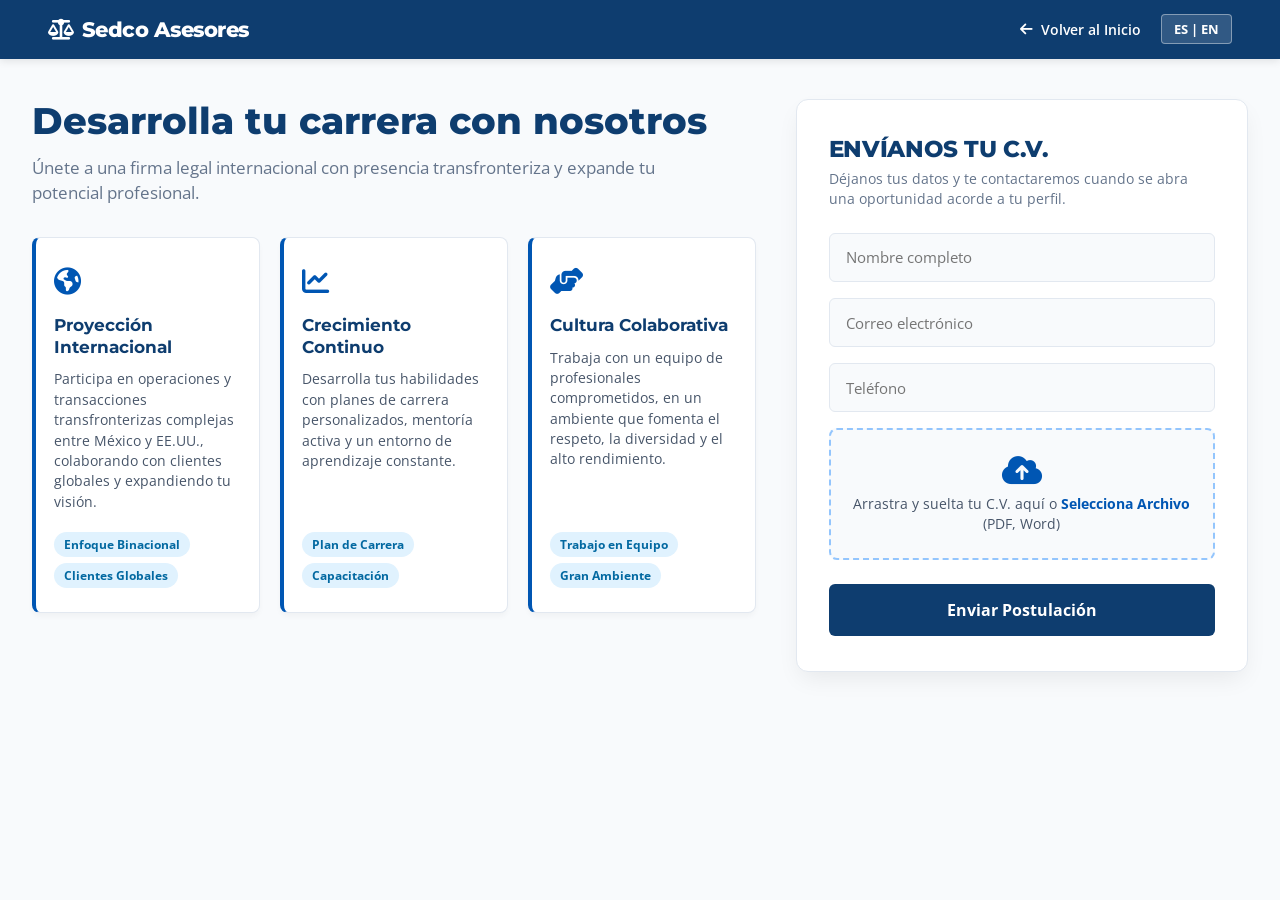
==== commit e1e3d976: "Restaurar diseño corporativo de bolsa de trabajo e integrar traductor y dropzone" ====
--- a/bolsa-trabajo.html
+++ b/bolsa-trabajo.html
@@ -7,78 +7,345 @@
     
     <link rel="icon" type="image/png" href="img/2025_Sedco_Asesores_Isotipo_Azul_Cuadrado.png">
     <link rel="stylesheet" href="https://cdnjs.cloudflare.com/ajax/libs/font-awesome/6.4.0/css/all.min.css">
-    <link href="https://fonts.googleapis.com/css2?family=Montserrat:wght@600;700;800&family=Open+Sans:wght@400;600&display=swap" rel="stylesheet">
-    <link rel="stylesheet" href="css/styles.css">
-    <link rel="stylesheet" href="css/bolsa-trabajo.css">
+    <link href="https://fonts.googleapis.com/css2?family=Montserrat:wght@600;700;800&family=Open+Sans:wght@400;500;600&display=swap" rel="stylesheet">
 
     <style>
-        /* Estilos complementarios para funcionalidad de dropzone y alertas */
-        .drop-zone {
+        :root {
+            --sedco-navy: #0e3d6f;
+            --sedco-blue: #0056b3;
+            --sedco-light-blue: #e0f2fe;
+            --sedco-badge-text: #0369a1;
+            --bg-page: #f8fafc;
+            --card-border: #e2e8f0;
+            --text-dark: #0f172a;
+            --text-muted: #64748b;
+        }
+
+        * {
+            margin: 0;
+            padding: 0;
+            box-sizing: border-box;
+            font-family: 'Open Sans', sans-serif;
+        }
+
+        body {
+            background-color: var(--bg-page);
+            color: var(--text-dark);
+            min-height: 100vh;
+        }
+
+        /* --- BARRA SUPERIOR DE NAVEGACIÓN --- */
+        .navbar-bolsa {
+            background-color: var(--sedco-navy);
+            padding: 0.9rem 3rem;
+            display: flex;
+            justify-content: space-between;
+            align-items: center;
+            box-shadow: 0 2px 8px rgba(0,0,0,0.1);
+        }
+
+        .brand-container {
+            display: flex;
+            align-items: center;
+            text-decoration: none;
+            gap: 12px;
+        }
+
+        .brand-logo-img {
+            height: 38px;
+            object-fit: contain;
+        }
+
+        .brand-logo-text {
+            color: #ffffff;
+            font-family: 'Montserrat', sans-serif;
+            font-weight: 800;
+            font-size: 1.3rem;
+            letter-spacing: -0.5px;
+            display: flex;
+            align-items: center;
+            gap: 8px;
+        }
+
+        .nav-right-actions {
+            display: flex;
+            align-items: center;
+            gap: 1.25rem;
+        }
+
+        .link-volver {
+            color: #ffffff;
+            text-decoration: none;
+            font-size: 0.9rem;
+            font-weight: 600;
+            display: flex;
+            align-items: center;
+            gap: 8px;
+            transition: opacity 0.2s;
+        }
+        .link-volver:hover {
+            opacity: 0.85;
+        }
+
+        .btn-lang {
+            background: rgba(255, 255, 255, 0.15);
+            border: 1px solid rgba(255, 255, 255, 0.4);
+            color: #ffffff;
+            padding: 5px 12px;
+            border-radius: 4px;
+            font-size: 0.8rem;
+            font-weight: 700;
+            cursor: pointer;
+            transition: all 0.2s;
+        }
+        .btn-lang:hover {
+            background: rgba(255, 255, 255, 0.25);
+            border-color: #ffffff;
+        }
+
+        /* --- CONTENEDOR PRINCIPAL DOS COLUMNAS --- */
+        .main-wrapper {
+            max-width: 1350px;
+            margin: 2.5rem auto;
+            padding: 0 2rem;
+            display: grid;
+            grid-template-columns: 1.6fr 1fr;
+            gap: 2.5rem;
+            align-items: start;
+        }
+
+        /* --- COLUMNA IZQUIERDA --- */
+        .title-section h1 {
+            font-family: 'Montserrat', sans-serif;
+            font-size: 2.3rem;
+            font-weight: 800;
+            color: var(--sedco-navy);
+            line-height: 1.2;
+            margin-bottom: 0.75rem;
+        }
+
+        .title-section p.subtitle {
+            font-size: 1.05rem;
+            color: var(--text-muted);
+            line-height: 1.5;
+            margin-bottom: 2rem;
+            max-width: 90%;
+        }
+
+        .cards-row {
+            display: grid;
+            grid-template-columns: repeat(3, 1fr);
+            gap: 1.25rem;
+        }
+
+        .pilar-card {
+            background: #ffffff;
+            border: 1px solid var(--card-border);
+            border-left: 4.5px solid var(--sedco-blue);
+            border-radius: 8px;
+            padding: 1.5rem 1.15rem;
+            box-shadow: 0 4px 6px -1px rgba(0, 0, 0, 0.04);
+            display: flex;
+            flex-direction: column;
+            justify-content: space-between;
+        }
+
+        .pilar-card .icon-box {
+            font-size: 1.7rem;
+            color: var(--sedco-blue);
+            margin-bottom: 1rem;
+        }
+
+        .pilar-card h3 {
+            font-family: 'Montserrat', sans-serif;
+            font-size: 1.05rem;
+            font-weight: 700;
+            color: var(--sedco-navy);
+            margin-bottom: 0.65rem;
+            line-height: 1.3;
+        }
+
+        .pilar-card p {
+            font-size: 0.85rem;
+            color: #475569;
+            line-height: 1.5;
+            margin-bottom: 1.25rem;
+        }
+
+        .badge-list {
+            display: flex;
+            flex-direction: column;
+            gap: 6px;
+        }
+
+        .badge-pill {
+            background-color: var(--sedco-light-blue);
+            color: var(--sedco-badge-text);
+            font-size: 0.75rem;
+            font-weight: 700;
+            padding: 4px 10px;
+            border-radius: 20px;
+            display: inline-block;
+            width: fit-content;
+        }
+
+        /* --- COLUMNA DERECHA: FORMULARIO --- */
+        .form-card {
+            background: #ffffff;
+            border: 1px solid var(--card-border);
+            border-radius: 12px;
+            padding: 2.2rem 2rem;
+            box-shadow: 0 10px 25px -5px rgba(0, 0, 0, 0.08);
+        }
+
+        .form-card h2 {
+            font-family: 'Montserrat', sans-serif;
+            font-size: 1.45rem;
+            font-weight: 800;
+            color: var(--sedco-navy);
+            letter-spacing: -0.3px;
+            margin-bottom: 0.4rem;
+        }
+
+        .form-card p.form-desc {
+            font-size: 0.88rem;
+            color: var(--text-muted);
+            margin-bottom: 1.5rem;
+            line-height: 1.4;
+        }
+
+        .form-group {
+            margin-bottom: 1rem;
+        }
+
+        .form-group input {
+            width: 100%;
+            padding: 0.85rem 1rem;
+            border: 1px solid var(--card-border);
+            background-color: #f8fafc;
+            border-radius: 6px;
+            font-size: 0.92rem;
+            outline: none;
+            transition: all 0.2s;
+        }
+
+        .form-group input:focus {
+            background-color: #ffffff;
+            border-color: var(--sedco-blue);
+            box-shadow: 0 0 0 3px rgba(0, 86, 179, 0.1);
+        }
+
+        /* --- ZONA DE ARRASTRE DE C.V. --- */
+        .dropzone-box {
             border: 2px dashed #93c5fd;
             border-radius: 8px;
             padding: 1.5rem 1rem;
             text-align: center;
+            background-color: #f8fafc;
             cursor: pointer;
-            background-color: #f8fafc;
-            transition: all 0.2s ease-in-out;
-            margin-bottom: 1.25rem;
-            position: relative;
-        }
-        .drop-zone:hover, .drop-zone.drag-active {
-            border-color: #2563eb;
+            margin-bottom: 1.5rem;
+            transition: all 0.2s ease;
+        }
+
+        .dropzone-box:hover, .dropzone-box.drag-active {
             background-color: #eff6ff;
-        }
-        .drop-zone-text {
+            border-color: var(--sedco-blue);
+        }
+
+        .dropzone-box i.upload-icon {
+            font-size: 2rem;
+            color: var(--sedco-blue);
+            margin-bottom: 0.5rem;
+            display: inline-block;
+        }
+
+        .dropzone-box p {
+            font-size: 0.88rem;
             color: #475569;
-            font-size: 0.9rem;
             pointer-events: none;
-        }
-        .file-loaded-info {
+            line-height: 1.4;
+        }
+
+        .file-status {
             display: none;
-            color: #166534;
-            font-weight: 600;
-            font-size: 0.85rem;
             align-items: center;
             justify-content: center;
             gap: 8px;
-            margin-top: 0.5rem;
-        }
-        .status-msg {
+            margin-top: 0.6rem;
+            font-size: 0.85rem;
+            font-weight: 600;
+            color: #15803d;
+        }
+
+        /* --- BOTÓN DE ENVÍO --- */
+        .btn-enviar {
+            width: 100%;
+            background-color: var(--sedco-navy);
+            color: #ffffff;
+            border: none;
+            padding: 0.95rem;
+            border-radius: 6px;
+            font-size: 1rem;
+            font-weight: 700;
+            cursor: pointer;
+            transition: background-color 0.2s;
+            display: flex;
+            align-items: center;
+            justify-content: center;
+            gap: 10px;
+        }
+
+        .btn-enviar:hover {
+            background-color: #092c52;
+        }
+
+        .btn-enviar:disabled {
+            background-color: #94a3b8;
+            cursor: not-allowed;
+        }
+
+        .alert-box {
             display: none;
-            padding: 0.75rem;
+            padding: 0.75rem 1rem;
             border-radius: 6px;
             font-size: 0.85rem;
-            margin-bottom: 1rem;
-            text-align: center;
-        }
-        .status-msg.success { background-color: #dcfce7; color: #166534; border: 1px solid #bbf7d0; }
-        .status-msg.error { background-color: #fee2e2; color: #991b1b; border: 1px solid #fecaca; }
-        
-        .btn-lang {
-            background: transparent;
-            border: 1px solid rgba(255, 255, 255, 0.4);
-            color: #ffffff;
-            padding: 4px 10px;
-            border-radius: 4px;
-            font-size: 0.8rem;
-            font-weight: 700;
-            cursor: pointer;
-            transition: all 0.2s ease;
-        }
-        .btn-lang:hover {
-            background-color: rgba(255, 255, 255, 0.15);
-            border-color: #ffffff;
+            margin-bottom: 1.25rem;
+        }
+        .alert-box.success { background-color: #dcfce7; color: #166534; border: 1px solid #bbf7d0; }
+        .alert-box.error { background-color: #fee2e2; color: #991b1b; border: 1px solid #fecaca; }
+
+        /* --- ADAPTACIÓN RESPONSIVA --- */
+        @media (max-width: 1024px) {
+            .main-wrapper {
+                grid-template-columns: 1fr;
+            }
+            .cards-row {
+                margin-bottom: 2rem;
+            }
+        }
+
+        @media (max-width: 680px) {
+            .navbar-bolsa { padding: 1rem; }
+            .cards-row { grid-template-columns: 1fr; }
         }
     </style>
 </head>
 <body>
 
-    <!-- NAVBAR -->
+    <!-- NAVBAR CORPORATIVA -->
     <header class="navbar-bolsa">
-        <a href="index.html" class="logo-link">
-            <img src="img/2025_Sedco_Asesores_Logo_Azul_Horizontal.png" alt="Sedco Asesores" class="logo-img" style="height: 38px;">
+        <a href="index.html" class="brand-container">
+            <img src="img/2025_Sedco_Asesores_Logo_Blanco_Horizontal.png" 
+                 alt="Sedco Asesores" 
+                 class="brand-logo-img" 
+                 onerror="this.style.display='none'; document.getElementById('logoFallback').style.display='flex';">
+            
+            <div id="logoFallback" class="brand-logo-text" style="display: none;">
+                <i class="fa-solid fa-scale-balanced"></i> Sedco Asesores
+            </div>
         </a>
-        <div style="display: flex; align-items: center; gap: 15px;">
+
+        <div class="nav-right-actions">
             <a href="index.html" class="link-volver" id="txtVolver">
                 <i class="fa-solid fa-arrow-left"></i> Volver al Inicio
             </a>
@@ -86,107 +353,110 @@
         </div>
     </header>
 
-    <main class="bolsa-container">
-        <!-- SECCIÓN IZQUIERDA: INFORMACIÓN Y PILARES -->
-        <section class="info-section">
+    <!-- CUERPO PRINCIPAL -->
+    <main class="main-wrapper">
+        
+        <!-- SECCIÓN INFORMATIVA (IZQUIERDA) -->
+        <section class="title-section">
             <h1 id="txtTituloPrincipal">Desarrolla tu carrera con nosotros</h1>
-            <p class="subtitulo" id="txtSubtituloPrincipal">
+            <p class="subtitle" id="txtSubtituloPrincipal">
                 Únete a una firma legal internacional con presencia transfronteriza y expande tu potencial profesional.
             </p>
 
-            <div class="cards-grid">
+            <div class="cards-row">
                 <!-- Tarjeta 1 -->
-                <div class="card-pilar">
-                    <div class="icon-wrap"><i class="fa-solid fa-earth-americas"></i></div>
-                    <h3 id="txtCard1Titulo">Proyección Internacional</h3>
-                    <p id="txtCard1Desc">
-                        Participa en operaciones y transacciones transfronterizas complejas entre México y EE.UU., colaborando con clientes globales y expandiendo tu visión.
-                    </p>
-                    <div class="badges">
-                        <span id="badge1_1">Enfoque Binacional</span>
-                        <span id="badge1_2">Clientes Globales</span>
+                <div class="pilar-card">
+                    <div>
+                        <div class="icon-box"><i class="fa-solid fa-earth-americas"></i></div>
+                        <h3 id="txtC1Tit">Proyección Internacional</h3>
+                        <p id="txtC1Desc">Participa en operaciones y transacciones transfronterizas complejas entre México y EE.UU., colaborando con clientes globales y expandiendo tu visión.</p>
+                    </div>
+                    <div class="badge-list">
+                        <span class="badge-pill" id="b1_1">Enfoque Binacional</span>
+                        <span class="badge-pill" id="b1_2">Clientes Globales</span>
                     </div>
                 </div>
 
                 <!-- Tarjeta 2 -->
-                <div class="card-pilar">
-                    <div class="icon-wrap"><i class="fa-solid fa-chart-line"></i></div>
-                    <h3 id="txtCard2Titulo">Crecimiento Continuo</h3>
-                    <p id="txtCard2Desc">
-                        Desarrolla tus habilidades con planes de carrera personalizados, mentoría activa y un entorno de aprendizaje constante.
-                    </p>
-                    <div class="badges">
-                        <span id="badge2_1">Plan de Carrera</span>
-                        <span id="badge2_2">Capacitación</span>
+                <div class="pilar-card">
+                    <div>
+                        <div class="icon-box"><i class="fa-solid fa-chart-line"></i></div>
+                        <h3 id="txtC2Tit">Crecimiento Continuo</h3>
+                        <p id="txtC2Desc">Desarrolla tus habilidades con planes de carrera personalizados, mentoría activa y un entorno de aprendizaje constante.</p>
+                    </div>
+                    <div class="badge-list">
+                        <span class="badge-pill" id="b2_1">Plan de Carrera</span>
+                        <span class="badge-pill" id="b2_2">Capacitación</span>
                     </div>
                 </div>
 
                 <!-- Tarjeta 3 -->
-                <div class="card-pilar">
-                    <div class="icon-wrap"><i class="fa-solid fa-handshake"></i></div>
-                    <h3 id="txtCard3Titulo">Cultura Colaborativa</h3>
-                    <p id="txtCard3Desc">
-                        Trabaja con un equipo de profesionales comprometidos, en un ambiente que fomenta el respeto, la diversidad y el alto rendimiento.
-                    </p>
-                    <div class="badges">
-                        <span id="badge3_1">Trabajo en Equipo</span>
-                        <span id="badge3_2">Gran Ambiente</span>
+                <div class="pilar-card">
+                    <div>
+                        <div class="icon-box"><i class="fa-solid fa-handshake-angle"></i></div>
+                        <h3 id="txtC3Tit">Cultura Colaborativa</h3>
+                        <p id="txtC3Desc">Trabaja con un equipo de profesionales comprometidos, en un ambiente que fomenta el respeto, la diversidad y el alto rendimiento.</p>
+                    </div>
+                    <div class="badge-list">
+                        <span class="badge-pill" id="b3_1">Trabajo en Equipo</span>
+                        <span class="badge-pill" id="b3_2">Gran Ambiente</span>
                     </div>
                 </div>
             </div>
         </section>
 
-        <!-- SECCIÓN DERECHA: FORMULARIO -->
-        <section class="form-section">
+        <!-- SECCIÓN FORMULARIO (DERECHA) -->
+        <section>
             <div class="form-card">
-                <h2 id="txtFormTitulo">ENVÍANOS TU C.V.</h2>
+                <h2 id="txtFormTit">ENVÍANOS TU C.V.</h2>
                 <p class="form-desc" id="txtFormDesc">
                     Déjanos tus datos y te contactaremos cuando se abra una oportunidad acorde a tu perfil.
                 </p>
 
-                <div id="alertaForm" class="status-msg"></div>
-
-                <form id="formPostulacion">
+                <div id="alertaPostulacion" class="alert-box"></div>
+
+                <form id="formBolsa">
                     <div class="form-group">
-                        <input type="text" id="inputNombre" placeholder="Nombre completo" required>
+                        <input type="text" id="postNombre" placeholder="Nombre completo" required>
                     </div>
 
                     <div class="form-group">
-                        <input type="email" id="inputCorreo" placeholder="Correo electrónico" required>
+                        <input type="email" id="postCorreo" placeholder="Correo electrónico" required>
                     </div>
 
                     <div class="form-group">
-                        <input type="tel" id="inputTelefono" placeholder="Teléfono" required>
-                    </div>
-
-                    <!-- DROPZONE PARA C.V. -->
-                    <div class="drop-zone" id="dropZoneCandidato">
-                        <input type="file" id="cvFileInput" name="cvFile" accept=".pdf,.doc,.docx" style="display: none;" required>
-                        <i class="fa-solid fa-cloud-arrow-up" style="font-size: 1.8rem; color: #2563eb; margin-bottom: 0.5rem;"></i>
-                        <p class="drop-zone-text" id="txtDropZone">
-                            Arrastra y suelta tu C.V. aquí o <strong style="color: #2563eb;">Selecciona Archivo</strong> (PDF, Word)
+                        <input type="tel" id="postTelefono" placeholder="Teléfono" required>
+                    </div>
+
+                    <!-- DROPZONE PARA ADJUNTAR CURRÍCULUM -->
+                    <div class="dropzone-box" id="dropArea">
+                        <input type="file" id="cvFileInput" accept=".pdf,.doc,.docx" style="display: none;" required>
+                        <i class="fa-solid fa-cloud-arrow-up upload-icon"></i>
+                        <p id="txtDropText">
+                            Arrastra y suelta tu C.V. aquí o <strong style="color: var(--sedco-blue);">Selecciona Archivo</strong> (PDF, Word)
                         </p>
-                        <div class="file-loaded-info" id="fileLoadedInfo">
+                        <div class="file-status" id="fileStatus">
                             <i class="fa-solid fa-circle-check"></i>
-                            <span id="nombreArchivoCargado"></span>
+                            <span id="cvFileName"></span>
                         </div>
                     </div>
 
-                    <button type="submit" class="btn-submit" id="btnEnviarPostulacion">
+                    <button type="submit" class="btn-enviar" id="btnEnviar">
                         <span id="txtBtnEnviar">Enviar Postulación</span>
                     </button>
                 </form>
             </div>
         </section>
+
     </main>
 
     <script>
-        // --- 1. CONFIGURACIÓN DEL BACKEND ---
+        // --- 1. CONEXIÓN API (RENDER EN PRODUCCIÓN / LOCALHOST EN DESARROLLO) ---
         const API_URL = (window.location.hostname === 'localhost' || window.location.hostname === '127.0.0.1')
             ? 'http://localhost:3000/api'
             : 'https://sedco-backend.onrender.com/api';
 
-        // --- 2. SISTEMA DE TRADUCCIÓN BILINGÜE ---
+        // --- 2. SISTEMA DE TRADUCCIÓN COMPLETO ---
         const traducciones = {
             es: {
                 volver: '<i class="fa-solid fa-arrow-left"></i> Volver al Inicio',
@@ -208,10 +478,11 @@
                 formDesc: 'Déjanos tus datos y te contactaremos cuando se abra una oportunidad acorde a tu perfil.',
                 phNombre: 'Nombre completo',
                 phCorreo: 'Correo electrónico',
-                phTel: 'Teléfono',
-                dropTxt: 'Arrastra y suelta tu C.V. aquí o <strong style="color: #2563eb;">Selecciona Archivo</strong> (PDF, Word)',
+                phTelefono: 'Teléfono',
+                dropText: 'Arrastra y suelta tu C.V. aquí o <strong style="color: #0056b3;">Selecciona Archivo</strong> (PDF, Word)',
                 btnEnviar: 'Enviar Postulación',
-                enviando: 'Enviando postulación...'
+                enviando: 'Enviando postulación...',
+                exito: '¡Postulación enviada con éxito! Nos pondremos en contacto.'
             },
             en: {
                 volver: '<i class="fa-solid fa-arrow-left"></i> Back to Home',
@@ -233,17 +504,18 @@
                 formDesc: 'Leave us your information and we will contact you when an opportunity matches your profile.',
                 phNombre: 'Full Name',
                 phCorreo: 'Email Address',
-                phTel: 'Phone Number',
-                dropTxt: 'Drag and drop your CV here or <strong style="color: #2563eb;">Browse File</strong> (PDF, Word)',
+                phTelefono: 'Phone Number',
+                dropText: 'Drag and drop your CV here or <strong style="color: #0056b3;">Browse File</strong> (PDF, Word)',
                 btnEnviar: 'Submit Application',
-                enviando: 'Submitting application...'
+                enviando: 'Submitting application...',
+                exito: 'Application submitted successfully! We will get in touch.'
             }
         };
 
-        let idiomaActual = localStorage.getItem('sedco_lang') || 'es';
+        let idioma = localStorage.getItem('sedco_lang') || 'es';
 
         function aplicarIdioma(lang) {
-            idiomaActual = lang;
+            idioma = lang;
             localStorage.setItem('sedco_lang', lang);
             const t = traducciones[lang];
 
@@ -251,116 +523,111 @@
             document.getElementById('txtTituloPrincipal').innerText = t.titulo;
             document.getElementById('txtSubtituloPrincipal').innerText = t.subtitulo;
 
-            document.getElementById('txtCard1Titulo').innerText = t.c1Tit;
-            document.getElementById('txtCard1Desc').innerText = t.c1Desc;
-            document.getElementById('badge1_1').innerText = t.b1_1;
-            document.getElementById('badge1_2').innerText = t.b1_2;
-
-            document.getElementById('txtCard2Titulo').innerText = t.c2Tit;
-            document.getElementById('txtCard2Desc').innerText = t.c2Desc;
-            document.getElementById('badge2_1').innerText = t.b2_1;
-            document.getElementById('badge2_2').innerText = t.b2_2;
-
-            document.getElementById('txtCard3Titulo').innerText = t.c3Tit;
-            document.getElementById('txtCard3Desc').innerText = t.c3Desc;
-            document.getElementById('badge3_1').innerText = t.b3_1;
-            document.getElementById('badge3_2').innerText = t.b3_2;
-
-            document.getElementById('txtFormTitulo').innerText = t.formTit;
+            document.getElementById('txtC1Tit').innerText = t.c1Tit;
+            document.getElementById('txtC1Desc').innerText = t.c1Desc;
+            document.getElementById('b1_1').innerText = t.b1_1;
+            document.getElementById('b1_2').innerText = t.b1_2;
+
+            document.getElementById('txtC2Tit').innerText = t.c2Tit;
+            document.getElementById('txtC2Desc').innerText = t.c2Desc;
+            document.getElementById('b2_1').innerText = t.b2_1;
+            document.getElementById('b2_2').innerText = t.b2_2;
+
+            document.getElementById('txtC3Tit').innerText = t.c3Tit;
+            document.getElementById('txtC3Desc').innerText = t.c3Desc;
+            document.getElementById('b3_1').innerText = t.b3_1;
+            document.getElementById('b3_2').innerText = t.b3_2;
+
+            document.getElementById('txtFormTit').innerText = t.formTit;
             document.getElementById('txtFormDesc').innerText = t.formDesc;
 
-            document.getElementById('inputNombre').placeholder = t.phNombre;
-            document.getElementById('inputCorreo').placeholder = t.phCorreo;
-            document.getElementById('inputTelefono').placeholder = t.phTel;
+            document.getElementById('postNombre').placeholder = t.phNombre;
+            document.getElementById('postCorreo').placeholder = t.phCorreo;
+            document.getElementById('postTelefono').placeholder = t.phTelefono;
 
             const fileInput = document.getElementById('cvFileInput');
             if (!fileInput.files || fileInput.files.length === 0) {
-                document.getElementById('txtDropZone').innerHTML = t.dropTxt;
-            }
+                document.getElementById('txtDropText').innerHTML = t.dropText;
+            }
+
             document.getElementById('txtBtnEnviar').innerText = t.btnEnviar;
         }
 
         document.getElementById('btnToggleIdioma').addEventListener('click', () => {
-            aplicarIdioma(idiomaActual === 'es' ? 'en' : 'es');
+            aplicarIdioma(idioma === 'es' ? 'en' : 'es');
         });
 
-        // Aplicar idioma guardado al cargar
-        aplicarIdioma(idiomaActual);
-
-        // --- 3. FUNCIONALIDAD DEL DROPZONE Y CARGA DE ARCHIVOS ---
-        const dropZone = document.getElementById('dropZoneCandidato');
-        const fileInput = document.getElementById('cvFileInput');
-        const fileLoadedInfo = document.getElementById('fileLoadedInfo');
-        const nombreArchivoCargado = document.getElementById('nombreArchivoCargado');
-
-        // Clic en la caja abre el selector nativo
-        dropZone.addEventListener('click', () => fileInput.click());
-
-        // Eventos de arrastre
-        ['dragenter', 'dragover'].forEach(eventName => {
-            dropZone.addEventListener(eventName, (e) => {
+        aplicarIdioma(idioma);
+
+        // --- 3. FUNCIONALIDAD DROPZONE (CLICK Y ARRASTRE) ---
+        const dropArea = document.getElementById('dropArea');
+        const cvFileInput = document.getElementById('cvFileInput');
+        const fileStatus = document.getElementById('fileStatus');
+        const cvFileName = document.getElementById('cvFileName');
+
+        dropArea.addEventListener('click', () => cvFileInput.click());
+
+        ['dragenter', 'dragover'].forEach(name => {
+            dropArea.addEventListener(name, (e) => {
                 e.preventDefault();
                 e.stopPropagation();
-                dropZone.classList.add('drag-active');
+                dropArea.classList.add('drag-active');
             }, false);
         });
 
-        ['dragleave', 'drop'].forEach(eventName => {
-            dropZone.addEventListener(eventName, (e) => {
+        ['dragleave', 'drop'].forEach(name => {
+            dropArea.addEventListener(name, (e) => {
                 e.preventDefault();
                 e.stopPropagation();
-                dropZone.classList.remove('drag-active');
+                dropArea.classList.remove('drag-active');
             }, false);
         });
 
-        // Al soltar el archivo
-        dropZone.addEventListener('drop', (e) => {
-            const dt = e.dataTransfer;
-            const files = dt.files;
+        dropArea.addEventListener('drop', (e) => {
+            const files = e.dataTransfer.files;
             if (files.length > 0) {
-                fileInput.files = files;
-                mostrarArchivoSeleccionado(files[0].name);
+                cvFileInput.files = files;
+                marcarArchivoCargado(files[0].name);
             }
         });
 
-        // Al seleccionar mediante la ventana emergente
-        fileInput.addEventListener('change', () => {
-            if (fileInput.files.length > 0) {
-                mostrarArchivoSeleccionado(fileInput.files[0].name);
+        cvFileInput.addEventListener('change', () => {
+            if (cvFileInput.files.length > 0) {
+                marcarArchivoCargado(cvFileInput.files[0].name);
             }
         });
 
-        function mostrarArchivoSeleccionado(nombre) {
-            nombreArchivoCargado.innerText = nombre;
-            fileLoadedInfo.style.display = 'flex';
-            dropZone.style.borderColor = '#16a34a';
-            dropZone.style.backgroundColor = '#f0fdf4';
-        }
-
-        // --- 4. ENVÍO DEL FORMULARIO HACIA EL BACKEND ---
-        const form = document.getElementById('formPostulacion');
-        const btnEnviar = document.getElementById('btnEnviarPostulacion');
-        const alertaForm = document.getElementById('alertaForm');
+        function marcarArchivoCargado(nombre) {
+            cvFileName.innerText = nombre;
+            fileStatus.style.display = 'flex';
+            dropArea.style.borderColor = '#15803d';
+            dropArea.style.backgroundColor = '#f0fdf4';
+        }
+
+        // --- 4. ENVÍO DEL FORMULARIO CON MULTIPART AL BACKEND ---
+        const form = document.getElementById('formBolsa');
+        const btnEnviar = document.getElementById('btnEnviar');
+        const alerta = document.getElementById('alertaPostulacion');
 
         form.addEventListener('submit', async (e) => {
             e.preventDefault();
-            alertaForm.style.display = 'none';
-
-            if (!fileInput.files || fileInput.files.length === 0) {
-                alertaForm.className = 'status-msg error';
-                alertaForm.innerText = idiomaActual === 'es' ? 'Por favor adjunta tu currículum.' : 'Please attach your resume.';
-                alertaForm.style.display = 'block';
+            alerta.style.display = 'none';
+
+            if (!cvFileInput.files || cvFileInput.files.length === 0) {
+                alerta.className = 'alert-box error';
+                alerta.innerText = idioma === 'es' ? 'Adjunta tu archivo de currículum.' : 'Please attach your CV file.';
+                alerta.style.display = 'block';
                 return;
             }
 
             const formData = new FormData();
-            formData.append('Nombre', document.getElementById('inputNombre').value.trim());
-            formData.append('Correo', document.getElementById('inputCorreo').value.trim());
-            formData.append('Telefono', document.getElementById('inputTelefono').value.trim());
-            formData.append('cvFile', fileInput.files[0]);
+            formData.append('Nombre', document.getElementById('postNombre').value.trim());
+            formData.append('Correo', document.getElementById('postCorreo').value.trim());
+            formData.append('Telefono', document.getElementById('postTelefono').value.trim());
+            formData.append('cvFile', cvFileInput.files[0]);
 
             btnEnviar.disabled = true;
-            btnEnviar.innerHTML = `<i class="fa-solid fa-spinner fa-spin"></i> ${traducciones[idiomaActual].enviando}`;
+            btnEnviar.innerHTML = `<i class="fa-solid fa-spinner fa-spin"></i> ${traducciones[idioma].enviando}`;
 
             try {
                 const res = await fetch(`${API_URL}/bolsa-trabajo`, {
@@ -371,29 +638,28 @@
                 const data = await res.json();
 
                 if (res.ok && data.status === 'success') {
-                    alertaForm.className = 'status-msg success';
-                    alertaForm.innerText = idiomaActual === 'es' 
-                        ? '¡Tu postulación ha sido enviada con éxito! Nos pondremos en contacto.' 
-                        : 'Your application was submitted successfully! We will be in touch.';
-                    alertaForm.style.display = 'block';
+                    alerta.className = 'alert-box success';
+                    alerta.innerText = traducciones[idioma].exito;
+                    alerta.style.display = 'block';
+
                     form.reset();
-                    fileLoadedInfo.style.display = 'none';
-                    dropZone.style.borderColor = '#93c5fd';
-                    dropZone.style.backgroundColor = '#f8fafc';
+                    fileStatus.style.display = 'none';
+                    dropArea.style.borderColor = '#93c5fd';
+                    dropArea.style.backgroundColor = '#f8fafc';
                 } else {
-                    alertaForm.className = 'status-msg error';
-                    alertaForm.innerText = data.message || (idiomaActual === 'es' ? 'Error al enviar la postulación.' : 'Error submitting application.');
-                    alertaForm.style.display = 'block';
+                    alerta.className = 'alert-box error';
+                    alerta.innerText = data.message || 'Error al procesar la solicitud.';
+                    alerta.style.display = 'block';
                 }
             } catch (err) {
-                alertaForm.className = 'status-msg error';
-                alertaForm.innerText = idiomaActual === 'es' 
+                alerta.className = 'alert-box error';
+                alerta.innerText = idioma === 'es' 
                     ? 'No fue posible conectar con el servidor. Inténtalo más tarde.' 
-                    : 'Could not connect to the server. Please try again later.';
-                alertaForm.style.display = 'block';
+                    : 'Could not reach server. Please try again later.';
+                alerta.style.display = 'block';
             } finally {
                 btnEnviar.disabled = false;
-                btnEnviar.innerHTML = `<span id="txtBtnEnviar">${traducciones[idiomaActual].btnEnviar}</span>`;
+                btnEnviar.innerHTML = `<span id="txtBtnEnviar">${traducciones[idioma].btnEnviar}</span>`;
             }
         });
     </script>
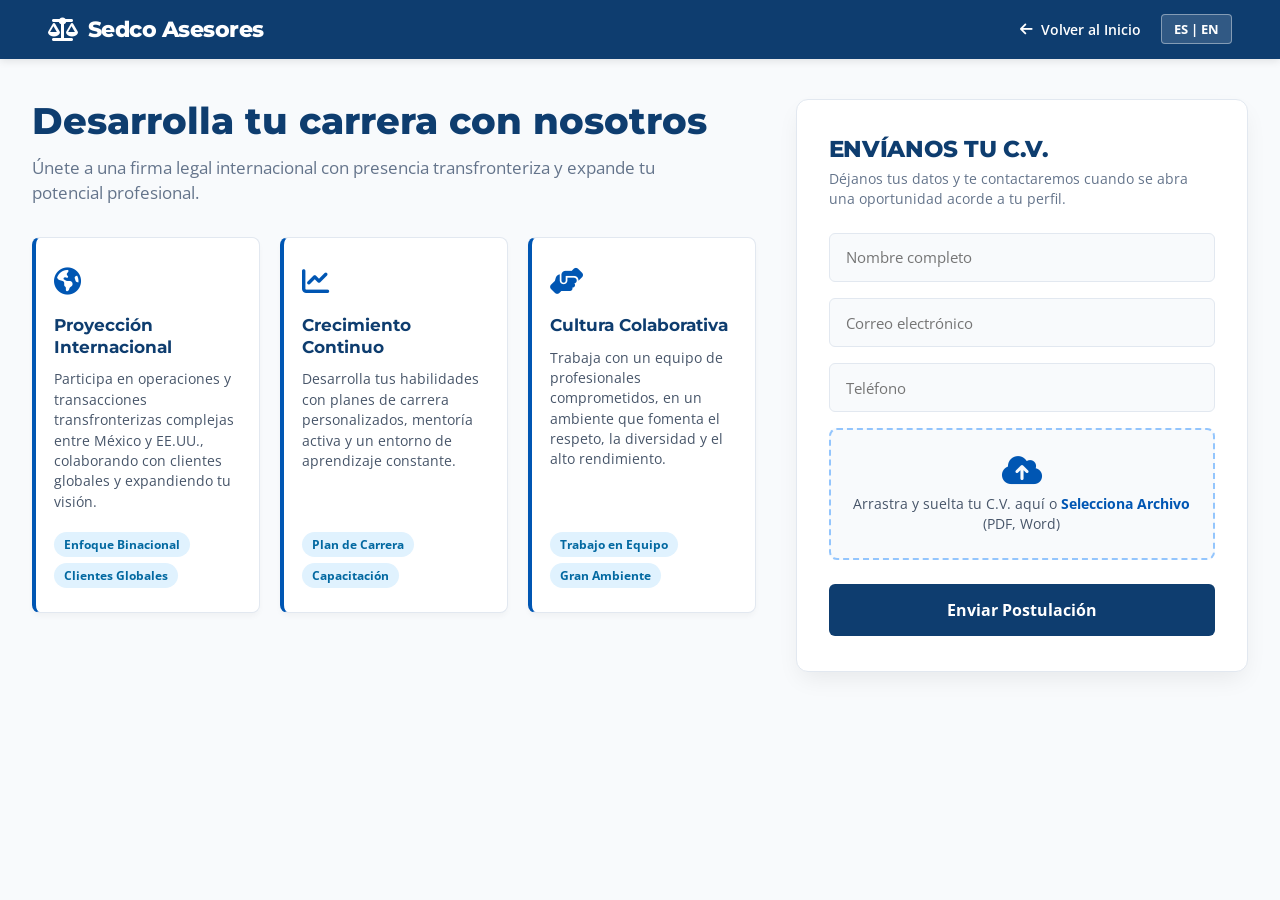
==== commit caec2e7c: "Corregir traductor, remover 404 de logo y agregar timeout a fetch" ====
--- a/bolsa-trabajo.html
+++ b/bolsa-trabajo.html
@@ -21,20 +21,9 @@
             --text-muted: #64748b;
         }
 
-        * {
-            margin: 0;
-            padding: 0;
-            box-sizing: border-box;
-            font-family: 'Open Sans', sans-serif;
-        }
-
-        body {
-            background-color: var(--bg-page);
-            color: var(--text-dark);
-            min-height: 100vh;
-        }
-
-        /* --- BARRA SUPERIOR DE NAVEGACIÓN --- */
+        * { margin: 0; padding: 0; box-sizing: border-box; font-family: 'Open Sans', sans-serif; }
+        body { background-color: var(--bg-page); color: var(--text-dark); min-height: 100vh; }
+
         .navbar-bolsa {
             background-color: var(--sedco-navy);
             padding: 0.9rem 3rem;
@@ -48,30 +37,21 @@
             display: flex;
             align-items: center;
             text-decoration: none;
-            gap: 12px;
-        }
-
-        .brand-logo-img {
-            height: 38px;
-            object-fit: contain;
+            gap: 10px;
         }
 
         .brand-logo-text {
             color: #ffffff;
             font-family: 'Montserrat', sans-serif;
             font-weight: 800;
-            font-size: 1.3rem;
+            font-size: 1.35rem;
             letter-spacing: -0.5px;
             display: flex;
             align-items: center;
-            gap: 8px;
-        }
-
-        .nav-right-actions {
-            display: flex;
-            align-items: center;
-            gap: 1.25rem;
-        }
+            gap: 10px;
+        }
+
+        .nav-right-actions { display: flex; align-items: center; gap: 1.25rem; }
 
         .link-volver {
             color: #ffffff;
@@ -83,9 +63,7 @@
             gap: 8px;
             transition: opacity 0.2s;
         }
-        .link-volver:hover {
-            opacity: 0.85;
-        }
+        .link-volver:hover { opacity: 0.85; }
 
         .btn-lang {
             background: rgba(255, 255, 255, 0.15);
@@ -98,12 +76,8 @@
             cursor: pointer;
             transition: all 0.2s;
         }
-        .btn-lang:hover {
-            background: rgba(255, 255, 255, 0.25);
-            border-color: #ffffff;
-        }
-
-        /* --- CONTENEDOR PRINCIPAL DOS COLUMNAS --- */
+        .btn-lang:hover { background: rgba(255, 255, 255, 0.25); border-color: #ffffff; }
+
         .main-wrapper {
             max-width: 1350px;
             margin: 2.5rem auto;
@@ -114,7 +88,6 @@
             align-items: start;
         }
 
-        /* --- COLUMNA IZQUIERDA --- */
         .title-section h1 {
             font-family: 'Montserrat', sans-serif;
             font-size: 2.3rem;
@@ -172,11 +145,7 @@
             margin-bottom: 1.25rem;
         }
 
-        .badge-list {
-            display: flex;
-            flex-direction: column;
-            gap: 6px;
-        }
+        .badge-list { display: flex; flex-direction: column; gap: 6px; }
 
         .badge-pill {
             background-color: var(--sedco-light-blue);
@@ -189,7 +158,6 @@
             width: fit-content;
         }
 
-        /* --- COLUMNA DERECHA: FORMULARIO --- */
         .form-card {
             background: #ffffff;
             border: 1px solid var(--card-border);
@@ -214,9 +182,7 @@
             line-height: 1.4;
         }
 
-        .form-group {
-            margin-bottom: 1rem;
-        }
+        .form-group { margin-bottom: 1rem; }
 
         .form-group input {
             width: 100%;
@@ -235,7 +201,6 @@
             box-shadow: 0 0 0 3px rgba(0, 86, 179, 0.1);
         }
 
-        /* --- ZONA DE ARRASTRE DE C.V. --- */
         .dropzone-box {
             border: 2px dashed #93c5fd;
             border-radius: 8px;
@@ -277,7 +242,6 @@
             color: #15803d;
         }
 
-        /* --- BOTÓN DE ENVÍO --- */
         .btn-enviar {
             width: 100%;
             background-color: var(--sedco-navy);
@@ -295,14 +259,8 @@
             gap: 10px;
         }
 
-        .btn-enviar:hover {
-            background-color: #092c52;
-        }
-
-        .btn-enviar:disabled {
-            background-color: #94a3b8;
-            cursor: not-allowed;
-        }
+        .btn-enviar:hover { background-color: #092c52; }
+        .btn-enviar:disabled { background-color: #94a3b8; cursor: not-allowed; }
 
         .alert-box {
             display: none;
@@ -314,14 +272,9 @@
         .alert-box.success { background-color: #dcfce7; color: #166534; border: 1px solid #bbf7d0; }
         .alert-box.error { background-color: #fee2e2; color: #991b1b; border: 1px solid #fecaca; }
 
-        /* --- ADAPTACIÓN RESPONSIVA --- */
         @media (max-width: 1024px) {
-            .main-wrapper {
-                grid-template-columns: 1fr;
-            }
-            .cards-row {
-                margin-bottom: 2rem;
-            }
+            .main-wrapper { grid-template-columns: 1fr; }
+            .cards-row { margin-bottom: 2rem; }
         }
 
         @media (max-width: 680px) {
@@ -332,16 +285,10 @@
 </head>
 <body>
 
-    <!-- NAVBAR CORPORATIVA -->
     <header class="navbar-bolsa">
         <a href="index.html" class="brand-container">
-            <img src="img/2025_Sedco_Asesores_Logo_Blanco_Horizontal.png" 
-                 alt="Sedco Asesores" 
-                 class="brand-logo-img" 
-                 onerror="this.style.display='none'; document.getElementById('logoFallback').style.display='flex';">
-            
-            <div id="logoFallback" class="brand-logo-text" style="display: none;">
-                <i class="fa-solid fa-scale-balanced"></i> Sedco Asesores
+            <div class="brand-logo-text">
+                <i class="fa-solid fa-scale-balanced" style="font-size: 1.5rem;"></i> Sedco Asesores
             </div>
         </a>
 
@@ -353,10 +300,8 @@
         </div>
     </header>
 
-    <!-- CUERPO PRINCIPAL -->
     <main class="main-wrapper">
         
-        <!-- SECCIÓN INFORMATIVA (IZQUIERDA) -->
         <section class="title-section">
             <h1 id="txtTituloPrincipal">Desarrolla tu carrera con nosotros</h1>
             <p class="subtitle" id="txtSubtituloPrincipal">
@@ -364,7 +309,6 @@
             </p>
 
             <div class="cards-row">
-                <!-- Tarjeta 1 -->
                 <div class="pilar-card">
                     <div>
                         <div class="icon-box"><i class="fa-solid fa-earth-americas"></i></div>
@@ -377,7 +321,6 @@
                     </div>
                 </div>
 
-                <!-- Tarjeta 2 -->
                 <div class="pilar-card">
                     <div>
                         <div class="icon-box"><i class="fa-solid fa-chart-line"></i></div>
@@ -390,7 +333,6 @@
                     </div>
                 </div>
 
-                <!-- Tarjeta 3 -->
                 <div class="pilar-card">
                     <div>
                         <div class="icon-box"><i class="fa-solid fa-handshake-angle"></i></div>
@@ -405,7 +347,6 @@
             </div>
         </section>
 
-        <!-- SECCIÓN FORMULARIO (DERECHA) -->
         <section>
             <div class="form-card">
                 <h2 id="txtFormTit">ENVÍANOS TU C.V.</h2>
@@ -428,7 +369,6 @@
                         <input type="tel" id="postTelefono" placeholder="Teléfono" required>
                     </div>
 
-                    <!-- DROPZONE PARA ADJUNTAR CURRÍCULUM -->
                     <div class="dropzone-box" id="dropArea">
                         <input type="file" id="cvFileInput" accept=".pdf,.doc,.docx" style="display: none;" required>
                         <i class="fa-solid fa-cloud-arrow-up upload-icon"></i>
@@ -451,12 +391,8 @@
     </main>
 
     <script>
-        // --- 1. CONEXIÓN API (RENDER EN PRODUCCIÓN / LOCALHOST EN DESARROLLO) ---
-        const API_URL = (window.location.hostname === 'localhost' || window.location.hostname === '127.0.0.1')
-            ? 'http://localhost:3000/api'
-            : 'https://sedco-backend.onrender.com/api';
-
-        // --- 2. SISTEMA DE TRADUCCIÓN COMPLETO ---
+        const API_URL = 'https://sedco-backend.onrender.com/api';
+
         const traducciones = {
             es: {
                 volver: '<i class="fa-solid fa-arrow-left"></i> Volver al Inicio',
@@ -514,43 +450,59 @@
 
         let idioma = localStorage.getItem('sedco_lang') || 'es';
 
+        // Funciones auxiliares seguras para evitar errores de null
+        function setTxt(id, val) {
+            const el = document.getElementById(id);
+            if (el) el.innerText = val;
+        }
+
+        function setHtml(id, val) {
+            const el = document.getElementById(id);
+            if (el) el.innerHTML = val;
+        }
+
+        function setPh(id, val) {
+            const el = document.getElementById(id);
+            if (el) el.placeholder = val;
+        }
+
         function aplicarIdioma(lang) {
             idioma = lang;
             localStorage.setItem('sedco_lang', lang);
             const t = traducciones[lang];
 
-            document.getElementById('txtVolver').innerHTML = t.volver;
-            document.getElementById('txtTituloPrincipal').innerText = t.titulo;
-            document.getElementById('txtSubtituloPrincipal').innerText = t.subtitulo;
-
-            document.getElementById('txtC1Tit').innerText = t.c1Tit;
-            document.getElementById('txtC1Desc').innerText = t.c1Desc;
-            document.getElementById('b1_1').innerText = t.b1_1;
-            document.getElementById('b1_2').innerText = t.b1_2;
-
-            document.getElementById('txtC2Tit').innerText = t.c2Tit;
-            document.getElementById('txtC2Desc').innerText = t.c2Desc;
-            document.getElementById('b2_1').innerText = t.b2_1;
-            document.getElementById('b2_2').innerText = t.b2_2;
-
-            document.getElementById('txtC3Tit').innerText = t.c3Tit;
-            document.getElementById('txtC3Desc').innerText = t.c3Desc;
-            document.getElementById('b3_1').innerText = t.b3_1;
-            document.getElementById('b3_2').innerText = t.b3_2;
-
-            document.getElementById('txtFormTit').innerText = t.formTit;
-            document.getElementById('txtFormDesc').innerText = t.formDesc;
-
-            document.getElementById('postNombre').placeholder = t.phNombre;
-            document.getElementById('postCorreo').placeholder = t.phCorreo;
-            document.getElementById('postTelefono').placeholder = t.phTelefono;
+            setHtml('txtVolver', t.volver);
+            setTxt('txtTituloPrincipal', t.titulo);
+            setTxt('txtSubtituloPrincipal', t.subtitulo);
+
+            setTxt('txtC1Tit', t.c1Tit);
+            setTxt('txtC1Desc', t.c1Desc);
+            setTxt('b1_1', t.b1_1);
+            setTxt('b1_2', t.b1_2);
+
+            setTxt('txtC2Tit', t.c2Tit);
+            setTxt('txtC2Desc', t.c2Desc);
+            setTxt('b2_1', t.b2_1);
+            setTxt('b2_2', t.b2_2);
+
+            setTxt('txtC3Tit', t.c3Tit);
+            setTxt('txtC3Desc', t.c3Desc);
+            setTxt('b3_1', t.b3_1);
+            setTxt('b3_2', t.b3_2);
+
+            setTxt('txtFormTit', t.formTit);
+            setTxt('txtFormDesc', t.formDesc);
+
+            setPh('postNombre', t.phNombre);
+            setPh('postCorreo', t.phCorreo);
+            setPh('postTelefono', t.phTelefono);
 
             const fileInput = document.getElementById('cvFileInput');
-            if (!fileInput.files || fileInput.files.length === 0) {
-                document.getElementById('txtDropText').innerHTML = t.dropText;
+            if (!fileInput || !fileInput.files || fileInput.files.length === 0) {
+                setHtml('txtDropText', t.dropText);
             }
 
-            document.getElementById('txtBtnEnviar').innerText = t.btnEnviar;
+            setTxt('txtBtnEnviar', t.btnEnviar);
         }
 
         document.getElementById('btnToggleIdioma').addEventListener('click', () => {
@@ -559,7 +511,7 @@
 
         aplicarIdioma(idioma);
 
-        // --- 3. FUNCIONALIDAD DROPZONE (CLICK Y ARRASTRE) ---
+        // Control de Dropzone
         const dropArea = document.getElementById('dropArea');
         const cvFileInput = document.getElementById('cvFileInput');
         const fileStatus = document.getElementById('fileStatus');
@@ -604,7 +556,7 @@
             dropArea.style.backgroundColor = '#f0fdf4';
         }
 
-        // --- 4. ENVÍO DEL FORMULARIO CON MULTIPART AL BACKEND ---
+        // Envío del Formulario
         const form = document.getElementById('formBolsa');
         const btnEnviar = document.getElementById('btnEnviar');
         const alerta = document.getElementById('alertaPostulacion');
@@ -627,13 +579,19 @@
             formData.append('cvFile', cvFileInput.files[0]);
 
             btnEnviar.disabled = true;
-            btnEnviar.innerHTML = `<i class="fa-solid fa-spinner fa-spin"></i> ${traducciones[idioma].enviando}`;
+            btnEnviar.innerHTML = `<i class="fa-solid fa-spinner fa-spin"></i> <span>${traducciones[idioma].enviando}</span>`;
+
+            // Límite de espera de 40 segundos para no bloquear la pantalla indefinidamente
+            const controller = new AbortController();
+            const timeoutId = setTimeout(() => controller.abort(), 40000);
 
             try {
                 const res = await fetch(`${API_URL}/bolsa-trabajo`, {
                     method: 'POST',
-                    body: formData
+                    body: formData,
+                    signal: controller.signal
                 });
+                clearTimeout(timeoutId);
 
                 const data = await res.json();
 
@@ -652,10 +610,17 @@
                     alerta.style.display = 'block';
                 }
             } catch (err) {
+                clearTimeout(timeoutId);
                 alerta.className = 'alert-box error';
-                alerta.innerText = idioma === 'es' 
-                    ? 'No fue posible conectar con el servidor. Inténtalo más tarde.' 
-                    : 'Could not reach server. Please try again later.';
+                if (err.name === 'AbortError') {
+                    alerta.innerText = idioma === 'es' 
+                        ? 'El servidor tardó en responder. Render se está reactivando, por favor intenta presionar enviar nuevamente.' 
+                        : 'Server took too long to respond. The cloud instance was waking up, please try clicking submit once more.';
+                } else {
+                    alerta.innerText = idioma === 'es' 
+                        ? 'No fue posible conectar con el servidor. Inténtalo más tarde.' 
+                        : 'Could not reach server. Please try again later.';
+                }
                 alerta.style.display = 'block';
             } finally {
                 btnEnviar.disabled = false;
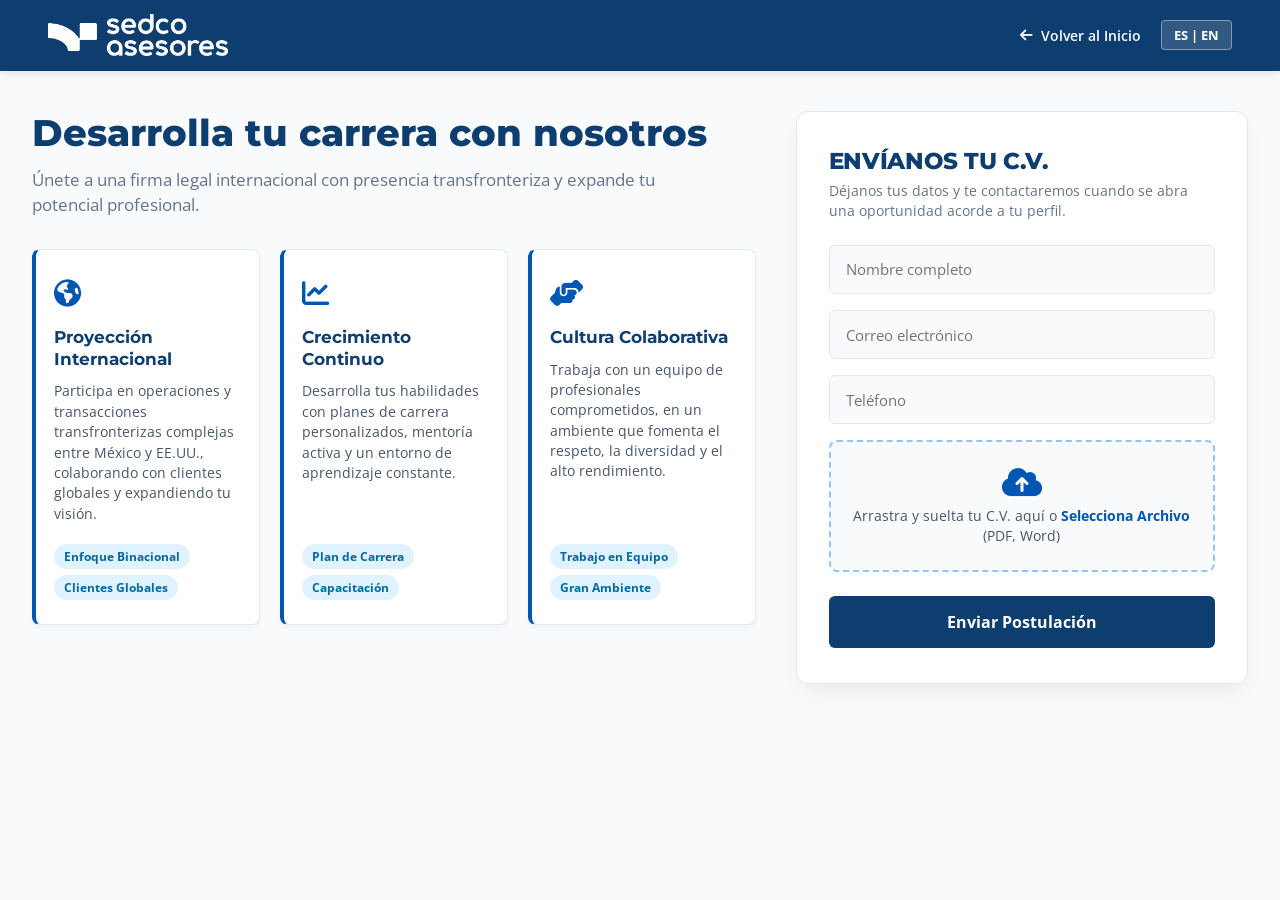
==== commit 10a3a3fb: "Colocoar logoitpo blanco oficial en navbar de bolsa de trabajo" ====
--- a/bolsa-trabajo.html
+++ b/bolsa-trabajo.html
@@ -37,18 +37,17 @@
             display: flex;
             align-items: center;
             text-decoration: none;
-            gap: 10px;
-        }
-
-        .brand-logo-text {
-            color: #ffffff;
-            font-family: 'Montserrat', sans-serif;
-            font-weight: 800;
-            font-size: 1.35rem;
-            letter-spacing: -0.5px;
-            display: flex;
-            align-items: center;
-            gap: 10px;
+        }
+
+        .nav-logo-bolsa {
+            height: 42px;
+            width: auto;
+            display: block;
+            transition: opacity 0.2s;
+        }
+
+        .nav-logo-bolsa:hover {
+            opacity: 0.9;
         }
 
         .nav-right-actions { display: flex; align-items: center; gap: 1.25rem; }
@@ -280,6 +279,7 @@
         @media (max-width: 680px) {
             .navbar-bolsa { padding: 1rem; }
             .cards-row { grid-template-columns: 1fr; }
+            .nav-logo-bolsa { height: 34px; }
         }
     </style>
 </head>
@@ -287,9 +287,10 @@
 
     <header class="navbar-bolsa">
         <a href="index.html" class="brand-container">
-            <div class="brand-logo-text">
-                <i class="fa-solid fa-scale-balanced" style="font-size: 1.5rem;"></i> Sedco Asesores
-            </div>
+            <img src="img/2025_Sedco_Asesores_Logo_Blanco.png" 
+                 alt="Sedco Asesores" 
+                 class="nav-logo-bolsa"
+                 onerror="this.src='img/2025_Sedco_Asesores_Logo2.png'">
         </a>
 
         <div class="nav-right-actions">
@@ -391,7 +392,9 @@
     </main>
 
     <script>
-        const API_URL = 'https://sedco-backend.onrender.com/api';
+        const API_URL = (window.location.hostname === 'localhost' || window.location.hostname === '127.0.0.1')
+            ? 'http://localhost:3000/api'
+            : 'https://sedco-backend.onrender.com/api';
 
         const traducciones = {
             es: {
@@ -450,7 +453,6 @@
 
         let idioma = localStorage.getItem('sedco_lang') || 'es';
 
-        // Funciones auxiliares seguras para evitar errores de null
         function setTxt(id, val) {
             const el = document.getElementById(id);
             if (el) el.innerText = val;
@@ -581,7 +583,6 @@
             btnEnviar.disabled = true;
             btnEnviar.innerHTML = `<i class="fa-solid fa-spinner fa-spin"></i> <span>${traducciones[idioma].enviando}</span>`;
 
-            // Límite de espera de 40 segundos para no bloquear la pantalla indefinidamente
             const controller = new AbortController();
             const timeoutId = setTimeout(() => controller.abort(), 40000);
 
@@ -615,7 +616,7 @@
                 if (err.name === 'AbortError') {
                     alerta.innerText = idioma === 'es' 
                         ? 'El servidor tardó en responder. Render se está reactivando, por favor intenta presionar enviar nuevamente.' 
-                        : 'Server took too long to respond. The cloud instance was waking up, please try clicking submit once more.';
+                        : 'Server took too long to respond. Please try submitting again.';
                 } else {
                     alerta.innerText = idioma === 'es' 
                         ? 'No fue posible conectar con el servidor. Inténtalo más tarde.' 
